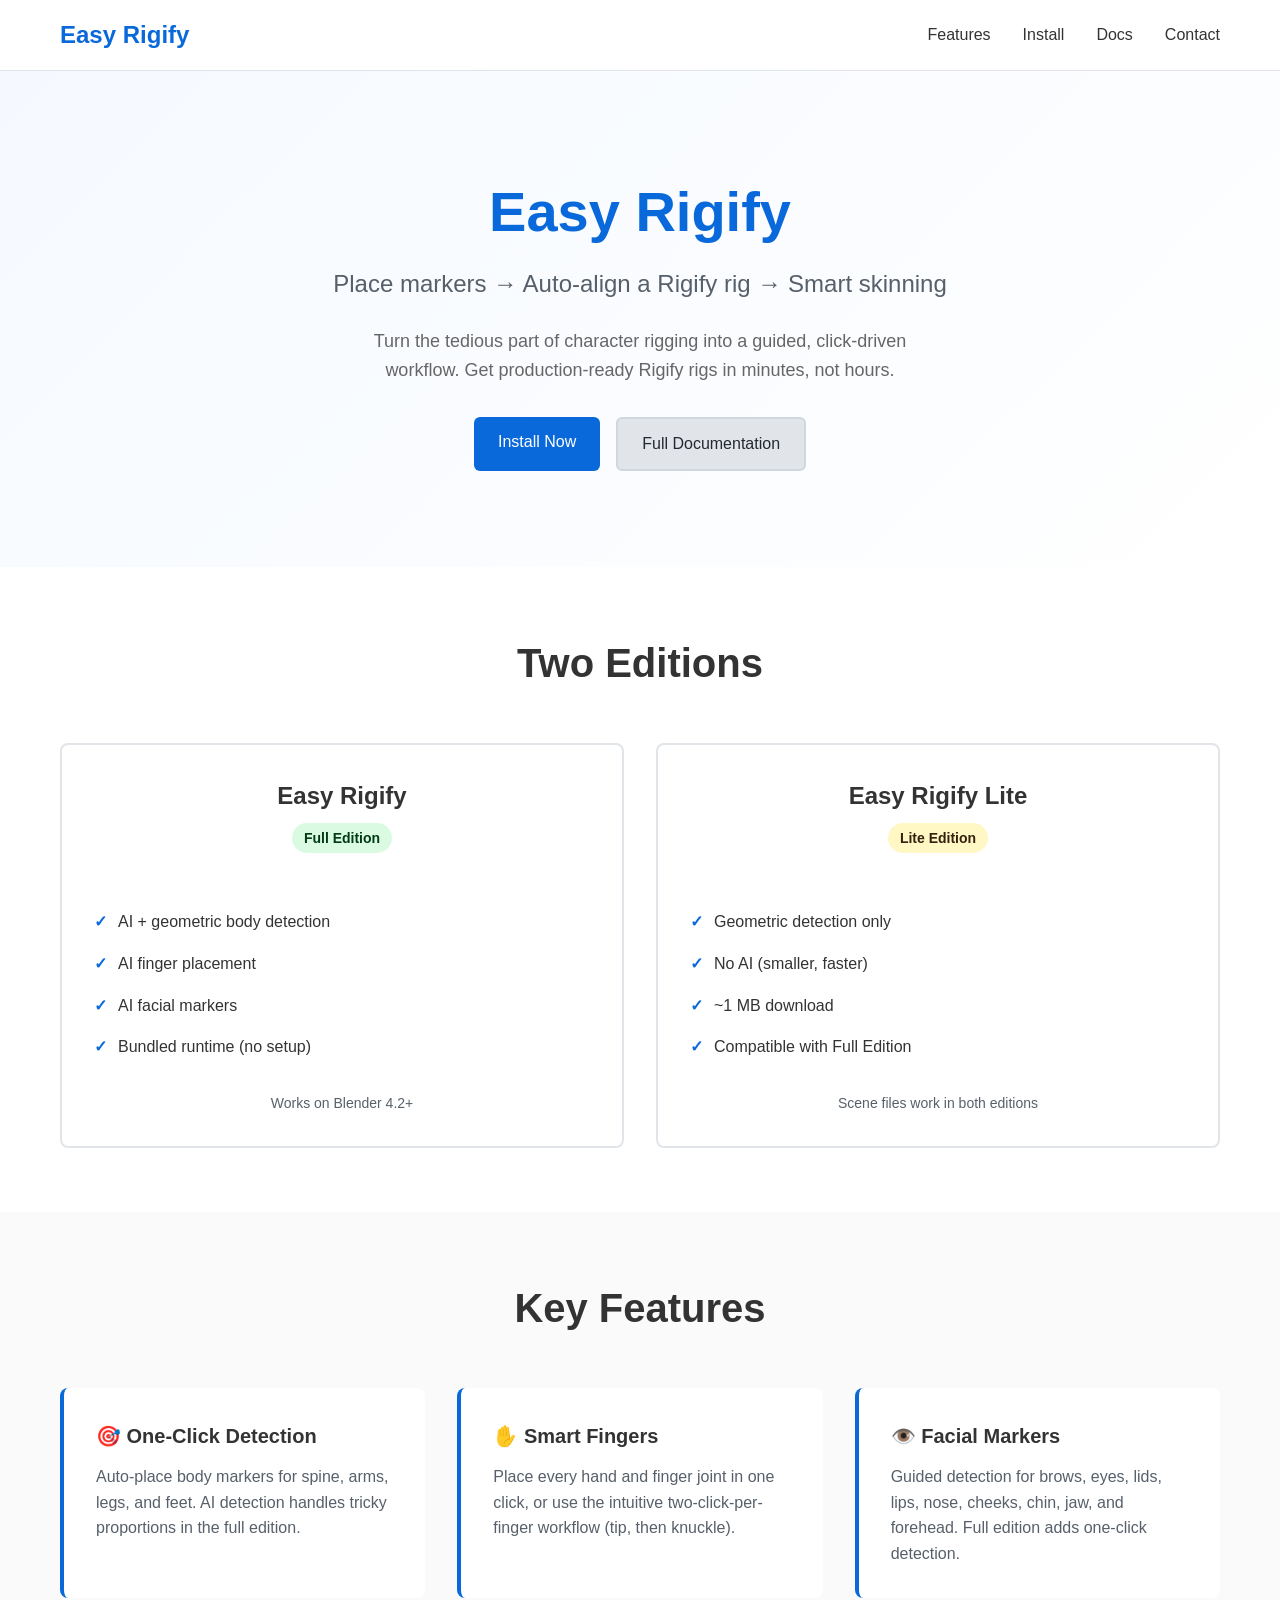
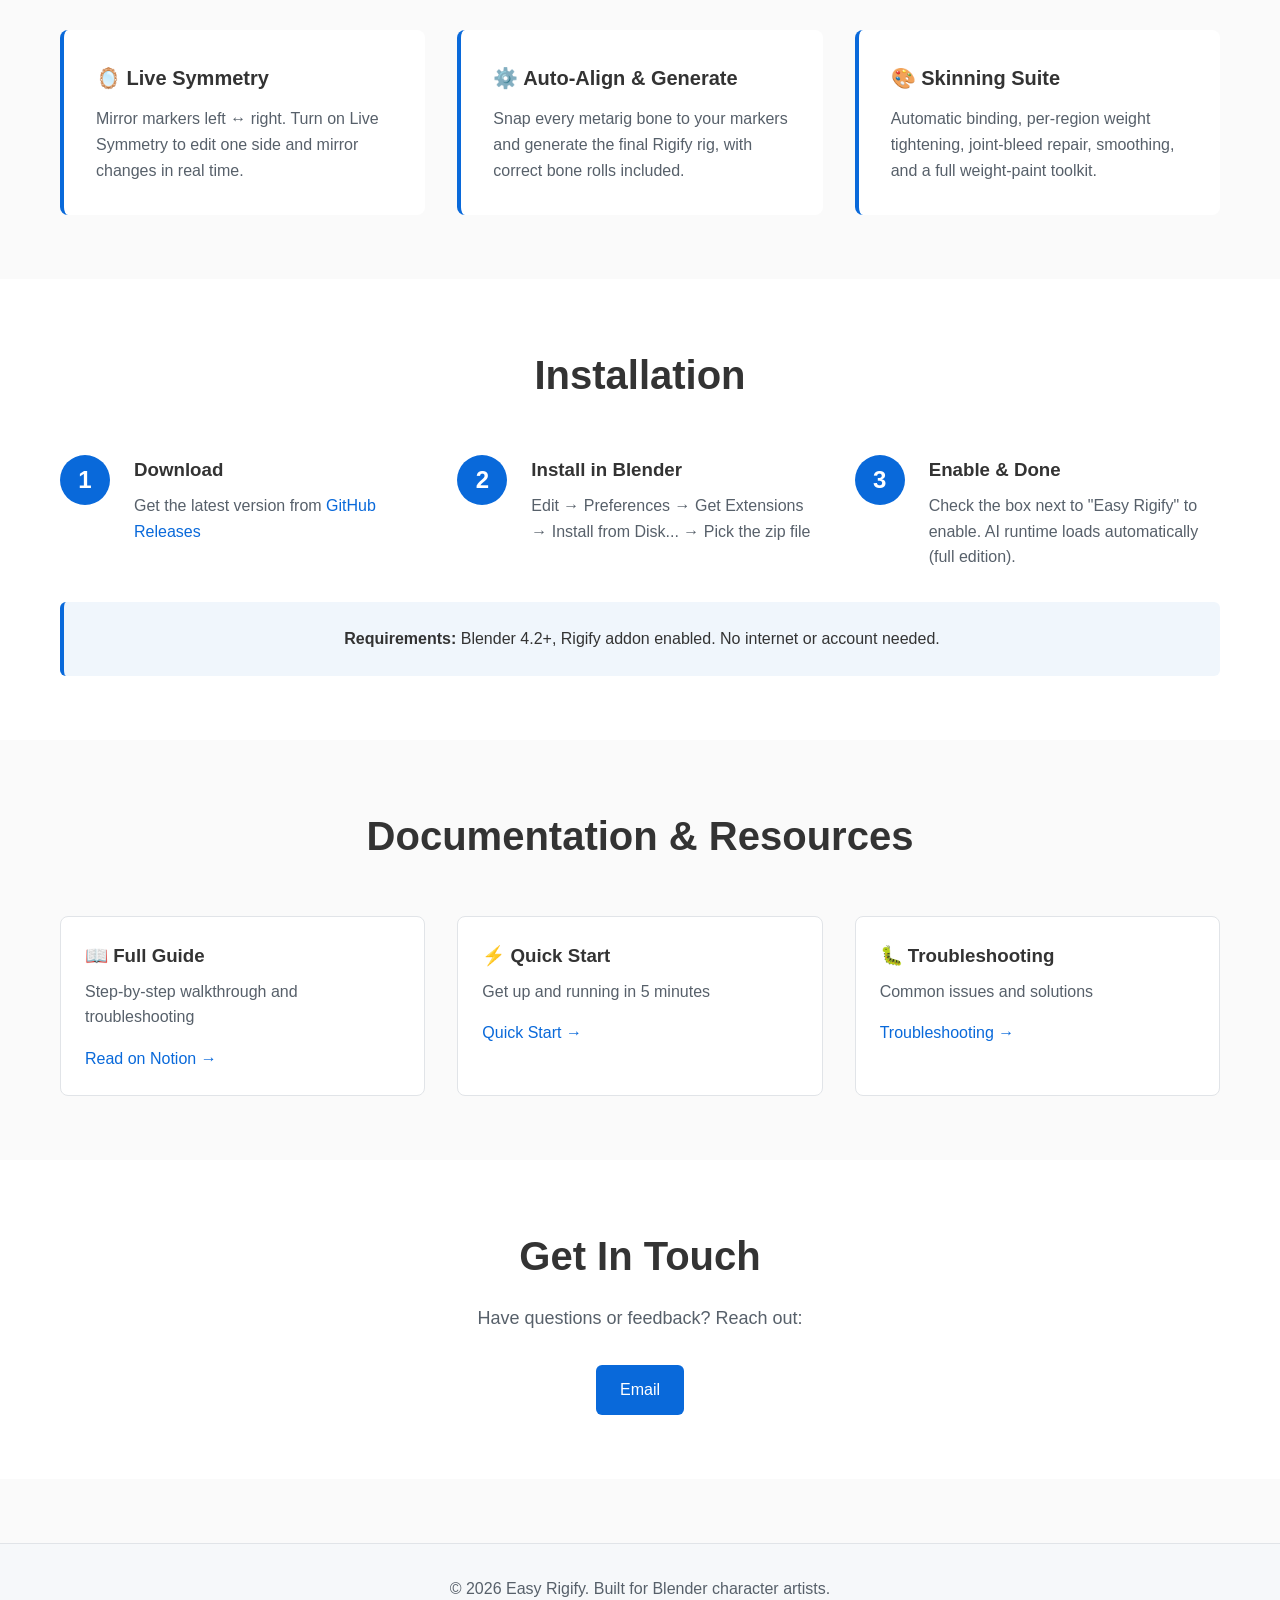
==== docs/index.html @ 8b610a46 "Add GitHub Pages site for Easy Rigify addon - Landing page with features, installation, and document" ====
<!DOCTYPE html>
<html lang="en">
<head>
    <meta charset="UTF-8">
    <meta name="viewport" content="width=device-width, initial-scale=1.0">
    <title>Easy Rigify - Blender Auto-Rigging Addon</title>
    <link rel="stylesheet" href="style.css">
</head>
<body>
    <nav class="navbar">
        <div class="container">
            <div class="logo">Easy Rigify</div>
            <ul class="nav-links">
                <li><a href="#features">Features</a></li>
                <li><a href="#install">Install</a></li>
                <li><a href="#docs">Docs</a></li>
                <li><a href="#contact">Contact</a></li>
            </ul>
        </div>
    </nav>

    <section class="hero">
        <div class="container">
            <h1>Easy Rigify</h1>
            <p class="tagline">Place markers → Auto-align a Rigify rig → Smart skinning</p>
            <p class="description">Turn the tedious part of character rigging into a guided, click-driven workflow. Get production-ready Rigify rigs in minutes, not hours.</p>
            <div class="hero-buttons">
                <a href="#install" class="btn btn-primary">Install Now</a>
                <a href="https://www.notion.so/Easy-Rigify-Documentation-37019f42b1f880c3b748f0849675e3ea" target="_blank" class="btn btn-secondary">Full Documentation</a>
            </div>
        </div>
    </section>

    <section class="editions">
        <div class="container">
            <h2>Two Editions</h2>
            <div class="editions-grid">
                <div class="edition-card">
                    <h3>Easy Rigify</h3>
                    <p class="edition-badge full">Full Edition</p>
                    <ul>
                        <li>AI + geometric body detection</li>
                        <li>AI finger placement</li>
                        <li>AI facial markers</li>
                        <li>Bundled runtime (no setup)</li>
                    </ul>
                    <p class="edition-note">Works on Blender 4.2+</p>
                </div>
                <div class="edition-card">
                    <h3>Easy Rigify Lite</h3>
                    <p class="edition-badge lite">Lite Edition</p>
                    <ul>
                        <li>Geometric detection only</li>
                        <li>No AI (smaller, faster)</li>
                        <li>~1 MB download</li>
                        <li>Compatible with Full Edition</li>
                    </ul>
                    <p class="edition-note">Scene files work in both editions</p>
                </div>
            </div>
        </div>
    </section>

    <section id="features" class="features">
        <div class="container">
            <h2>Key Features</h2>
            <div class="features-grid">
                <div class="feature">
                    <h3>🎯 One-Click Detection</h3>
                    <p>Auto-place body markers for spine, arms, legs, and feet. AI detection handles tricky proportions in the full edition.</p>
                </div>
                <div class="feature">
                    <h3>✋ Smart Fingers</h3>
                    <p>Place every hand and finger joint in one click, or use the intuitive two-click-per-finger workflow (tip, then knuckle).</p>
                </div>
                <div class="feature">
                    <h3>👁️ Facial Markers</h3>
                    <p>Guided detection for brows, eyes, lids, lips, nose, cheeks, chin, jaw, and forehead. Full edition adds one-click detection.</p>
                </div>
                <div class="feature">
                    <h3>🪞 Live Symmetry</h3>
                    <p>Mirror markers left ↔ right. Turn on Live Symmetry to edit one side and mirror changes in real time.</p>
                </div>
                <div class="feature">
                    <h3>⚙️ Auto-Align & Generate</h3>
                    <p>Snap every metarig bone to your markers and generate the final Rigify rig, with correct bone rolls included.</p>
                </div>
                <div class="feature">
                    <h3>🎨 Skinning Suite</h3>
                    <p>Automatic binding, per-region weight tightening, joint-bleed repair, smoothing, and a full weight-paint toolkit.</p>
                </div>
            </div>
        </div>
    </section>

    <section id="install" class="install">
        <div class="container">
            <h2>Installation</h2>
            <div class="install-steps">
                <div class="step">
                    <div class="step-number">1</div>
                    <div class="step-content">
                        <h3>Download</h3>
                        <p>Get the latest version from <a href="https://github.com/dwaynejnr-alt/rig-addon-pro/releases" target="_blank">GitHub Releases</a></p>
                    </div>
                </div>
                <div class="step">
                    <div class="step-number">2</div>
                    <div class="step-content">
                        <h3>Install in Blender</h3>
                        <p>Edit → Preferences → Get Extensions → Install from Disk... → Pick the zip file</p>
                    </div>
                </div>
                <div class="step">
                    <div class="step-number">3</div>
                    <div class="step-content">
                        <h3>Enable & Done</h3>
                        <p>Check the box next to "Easy Rigify" to enable. AI runtime loads automatically (full edition).</p>
                    </div>
                </div>
            </div>
            <div class="install-note">
                <strong>Requirements:</strong> Blender 4.2+, Rigify addon enabled. No internet or account needed.
            </div>
        </div>
    </section>

    <section id="docs" class="docs">
        <div class="container">
            <h2>Documentation & Resources</h2>
            <div class="docs-grid">
                <div class="doc-card">
                    <h3>📖 Full Guide</h3>
                    <p>Step-by-step walkthrough and troubleshooting</p>
                    <a href="https://www.notion.so/Easy-Rigify-Documentation-37019f42b1f880c3b748f0849675e3ea" target="_blank" class="doc-link">Read on Notion →</a>
                </div>
                <div class="doc-card">
                    <h3>⚡ Quick Start</h3>
                    <p>Get up and running in 5 minutes</p>
                    <a href="https://www.notion.so/Easy-Rigify-Documentation-37019f42b1f880c3b748f0849675e3ea" target="_blank" class="doc-link">Quick Start →</a>
                </div>
                <div class="doc-card">
                    <h3>🐛 Troubleshooting</h3>
                    <p>Common issues and solutions</p>
                    <a href="https://www.notion.so/Easy-Rigify-Documentation-37019f42b1f880c3b748f0849675e3ea" target="_blank" class="doc-link">Troubleshooting →</a>
                </div>
            </div>
        </div>
    </section>

    <section id="contact" class="contact">
        <div class="container">
            <h2>Get In Touch</h2>
            <p>Have questions or feedback? Reach out:</p>
            <a href="mailto:dwayne.jnr@gmail.com" class="btn btn-primary">Email</a>
        </div>
    </section>

    <footer>
        <div class="container">
            <p>&copy; 2026 Easy Rigify. Built for Blender character artists.</p>
        </div>
    </footer>
</body>
</html>
---- docs/style.css ----
* {
    margin: 0;
    padding: 0;
    box-sizing: border-box;
}

html {
    scroll-behavior: smooth;
}

body {
    font-family: -apple-system, BlinkMacSystemFont, 'Segoe UI', Roboto, Oxygen, Ubuntu, Cantarell, sans-serif;
    line-height: 1.6;
    color: #333;
    background-color: #fafafa;
}

@media (prefers-color-scheme: dark) {
    body {
        background-color: #0d1117;
        color: #e6edf3;
    }
}

.container {
    max-width: 1200px;
    margin: 0 auto;
    padding: 0 20px;
}

/* Navigation */
.navbar {
    background-color: #fff;
    border-bottom: 1px solid #e1e4e8;
    position: sticky;
    top: 0;
    z-index: 100;
}

@media (prefers-color-scheme: dark) {
    .navbar {
        background-color: #161b22;
        border-bottom-color: #30363d;
    }
}

.navbar .container {
    display: flex;
    justify-content: space-between;
    align-items: center;
    padding: 1rem 20px;
}

.logo {
    font-size: 1.5rem;
    font-weight: 700;
    color: #0969da;
}

.nav-links {
    display: flex;
    list-style: none;
    gap: 2rem;
}

.nav-links a {
    color: inherit;
    text-decoration: none;
    transition: color 0.2s;
}

.nav-links a:hover {
    color: #0969da;
}

/* Hero */
.hero {
    padding: 6rem 0;
    text-align: center;
    background: linear-gradient(135deg, #f5f9ff 0%, #fff 100%);
}

@media (prefers-color-scheme: dark) {
    .hero {
        background: linear-gradient(135deg, #0d1117 0%, #161b22 100%);
    }
}

.hero h1 {
    font-size: 3.5rem;
    margin-bottom: 0.5rem;
    color: #0969da;
}

.hero .tagline {
    font-size: 1.5rem;
    font-weight: 500;
    margin-bottom: 1rem;
    color: #57606a;
}

@media (prefers-color-scheme: dark) {
    .hero .tagline {
        color: #8b949e;
    }
}

.hero .description {
    font-size: 1.125rem;
    max-width: 600px;
    margin: 1.5rem auto 2rem;
    color: #666;
}

@media (prefers-color-scheme: dark) {
    .hero .description {
        color: #8b949e;
    }
}

.hero-buttons {
    display: flex;
    gap: 1rem;
    justify-content: center;
    flex-wrap: wrap;
}

/* Buttons */
.btn {
    display: inline-block;
    padding: 0.75rem 1.5rem;
    border-radius: 6px;
    text-decoration: none;
    font-weight: 500;
    transition: all 0.2s;
    border: none;
    cursor: pointer;
    font-size: 1rem;
}

.btn-primary {
    background-color: #0969da;
    color: white;
}

.btn-primary:hover {
    background-color: #0860ca;
    transform: translateY(-2px);
    box-shadow: 0 4px 12px rgba(9, 105, 218, 0.3);
}

.btn-secondary {
    background-color: #e1e4e8;
    color: #24292f;
    border: 2px solid #d0d7de;
}

@media (prefers-color-scheme: dark) {
    .btn-secondary {
        background-color: #21262d;
        color: #e6edf3;
        border-color: #30363d;
    }
}

.btn-secondary:hover {
    background-color: #d0d7de;
    border-color: #d0d7de;
}

@media (prefers-color-scheme: dark) {
    .btn-secondary:hover {
        background-color: #30363d;
        border-color: #8b949e;
    }
}

/* Editions */
.editions {
    padding: 4rem 0;
    background-color: #fff;
}

@media (prefers-color-scheme: dark) {
    .editions {
        background-color: #0d1117;
    }
}

.editions h2 {
    text-align: center;
    font-size: 2.5rem;
    margin-bottom: 3rem;
}

.editions-grid {
    display: grid;
    grid-template-columns: repeat(auto-fit, minmax(300px, 1fr));
    gap: 2rem;
}

.edition-card {
    border: 2px solid #e1e4e8;
    border-radius: 8px;
    padding: 2rem;
    text-align: center;
}

@media (prefers-color-scheme: dark) {
    .edition-card {
        border-color: #30363d;
    }
}

.edition-card h3 {
    font-size: 1.5rem;
    margin-bottom: 0.5rem;
}

.edition-badge {
    display: inline-block;
    padding: 0.25rem 0.75rem;
    border-radius: 20px;
    font-size: 0.875rem;
    font-weight: 600;
    margin-bottom: 1.5rem;
}

.edition-badge.full {
    background-color: #dafbe1;
    color: #033a16;
}

@media (prefers-color-scheme: dark) {
    .edition-badge.full {
        background-color: #1a3a1a;
        color: #85e89d;
    }
}

.edition-badge.lite {
    background-color: #fff8c5;
    color: #33210e;
}

@media (prefers-color-scheme: dark) {
    .edition-badge.lite {
        background-color: #3a2f1a;
        color: #d29922;
    }
}

.edition-card ul {
    list-style: none;
    margin: 1.5rem 0;
    text-align: left;
}

.edition-card li {
    padding: 0.5rem 0;
    padding-left: 1.5rem;
    position: relative;
}

.edition-card li:before {
    content: "✓";
    position: absolute;
    left: 0;
    color: #0969da;
    font-weight: bold;
}

.edition-note {
    color: #57606a;
    font-size: 0.875rem;
    margin-top: 1rem;
}

@media (prefers-color-scheme: dark) {
    .edition-note {
        color: #8b949e;
    }
}

/* Features */
.features {
    padding: 4rem 0;
    background-color: #fafafa;
}

@media (prefers-color-scheme: dark) {
    .features {
        background-color: #161b22;
    }
}

.features h2 {
    text-align: center;
    font-size: 2.5rem;
    margin-bottom: 3rem;
}

.features-grid {
    display: grid;
    grid-template-columns: repeat(auto-fit, minmax(280px, 1fr));
    gap: 2rem;
}

.feature {
    background-color: #fff;
    padding: 2rem;
    border-radius: 8px;
    border-left: 4px solid #0969da;
}

@media (prefers-color-scheme: dark) {
    .feature {
        background-color: #0d1117;
        border-color: #58a6ff;
    }
}

.feature h3 {
    font-size: 1.25rem;
    margin-bottom: 0.75rem;
}

.feature p {
    color: #57606a;
}

@media (prefers-color-scheme: dark) {
    .feature p {
        color: #8b949e;
    }
}

/* Install */
.install {
    padding: 4rem 0;
    background-color: #fff;
}

@media (prefers-color-scheme: dark) {
    .install {
        background-color: #0d1117;
    }
}

.install h2 {
    text-align: center;
    font-size: 2.5rem;
    margin-bottom: 3rem;
}

.install-steps {
    display: grid;
    grid-template-columns: repeat(auto-fit, minmax(250px, 1fr));
    gap: 2rem;
    margin-bottom: 2rem;
}

.step {
    display: flex;
    gap: 1.5rem;
}

.step-number {
    flex-shrink: 0;
    width: 50px;
    height: 50px;
    border-radius: 50%;
    background-color: #0969da;
    color: white;
    display: flex;
    align-items: center;
    justify-content: center;
    font-weight: 700;
    font-size: 1.5rem;
}

.step-content h3 {
    margin-bottom: 0.5rem;
}

.step-content p {
    color: #57606a;
}

@media (prefers-color-scheme: dark) {
    .step-content p {
        color: #8b949e;
    }
}

.step-content a {
    color: #0969da;
    text-decoration: none;
}

.step-content a:hover {
    text-decoration: underline;
}

.install-note {
    background-color: #f0f6fc;
    border-left: 4px solid #0969da;
    padding: 1.5rem;
    border-radius: 6px;
    text-align: center;
}

@media (prefers-color-scheme: dark) {
    .install-note {
        background-color: #0d1117;
        border-color: #58a6ff;
    }
}

/* Docs */
.docs {
    padding: 4rem 0;
    background-color: #fafafa;
}

@media (prefers-color-scheme: dark) {
    .docs {
        background-color: #161b22;
    }
}

.docs h2 {
    text-align: center;
    font-size: 2.5rem;
    margin-bottom: 3rem;
}

.docs-grid {
    display: grid;
    grid-template-columns: repeat(auto-fit, minmax(250px, 1fr));
    gap: 2rem;
}

.doc-card {
    background-color: #fff;
    padding: 1.5rem;
    border-radius: 8px;
    border: 1px solid #e1e4e8;
}

@media (prefers-color-scheme: dark) {
    .doc-card {
        background-color: #0d1117;
        border-color: #30363d;
    }
}

.doc-card h3 {
    margin-bottom: 0.5rem;
}

.doc-card p {
    color: #57606a;
    margin-bottom: 1rem;
}

@media (prefers-color-scheme: dark) {
    .doc-card p {
        color: #8b949e;
    }
}

.doc-link {
    color: #0969da;
    text-decoration: none;
    font-weight: 500;
}

.doc-link:hover {
    text-decoration: underline;
}

/* Contact */
.contact {
    padding: 4rem 0;
    background-color: #fff;
    text-align: center;
}

@media (prefers-color-scheme: dark) {
    .contact {
        background-color: #0d1117;
    }
}

.contact h2 {
    font-size: 2.5rem;
    margin-bottom: 1rem;
}

.contact p {
    font-size: 1.125rem;
    margin-bottom: 2rem;
    color: #57606a;
}

@media (prefers-color-scheme: dark) {
    .contact p {
        color: #8b949e;
    }
}

/* Footer */
footer {
    background-color: #f6f8fa;
    border-top: 1px solid #e1e4e8;
    padding: 2rem 0;
    text-align: center;
    color: #57606a;
    margin-top: 4rem;
}

@media (prefers-color-scheme: dark) {
    footer {
        background-color: #0d1117;
        border-top-color: #30363d;
        color: #8b949e;
    }
}

/* Responsive */
@media (max-width: 768px) {
    .hero h1 {
        font-size: 2.5rem;
    }

    .hero .tagline {
        font-size: 1.25rem;
    }

    .nav-links {
        gap: 1rem;
    }

    .features-grid,
    .editions-grid,
    .docs-grid {
        grid-template-columns: 1fr;
    }
}
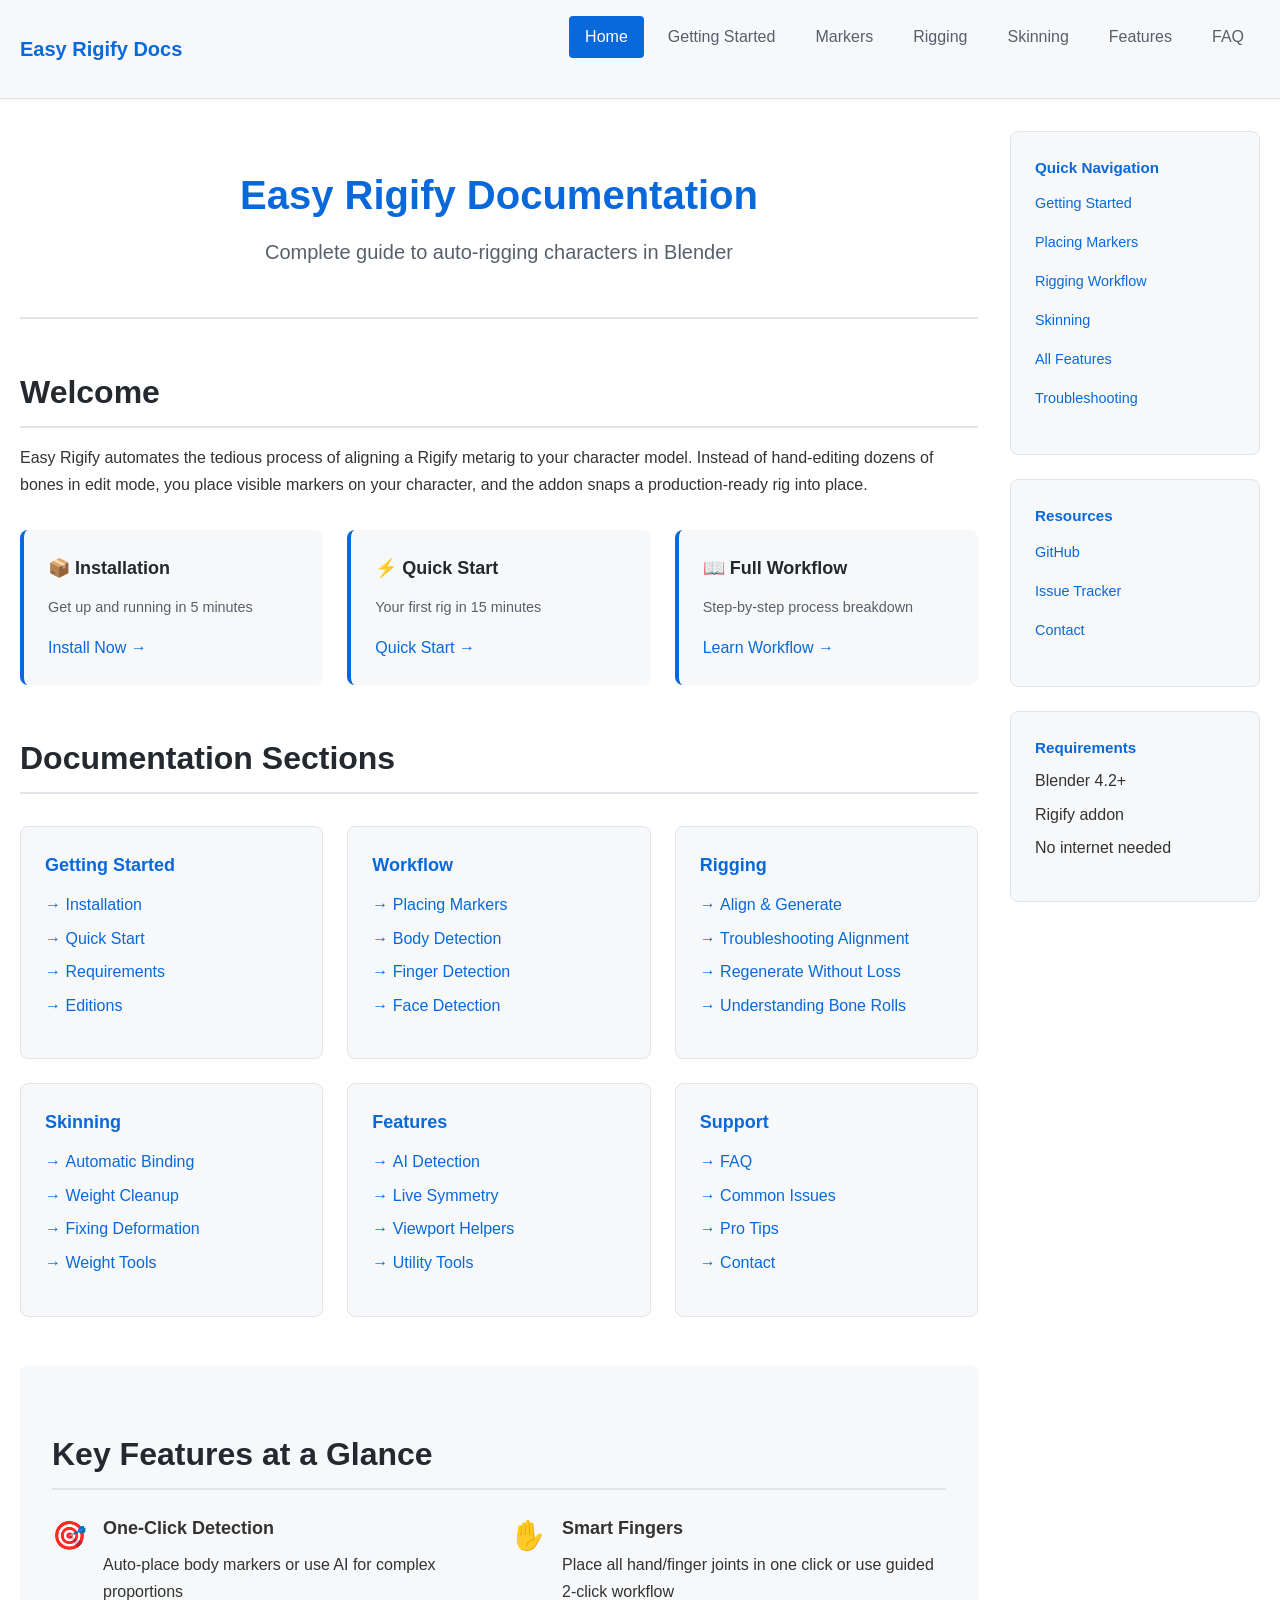
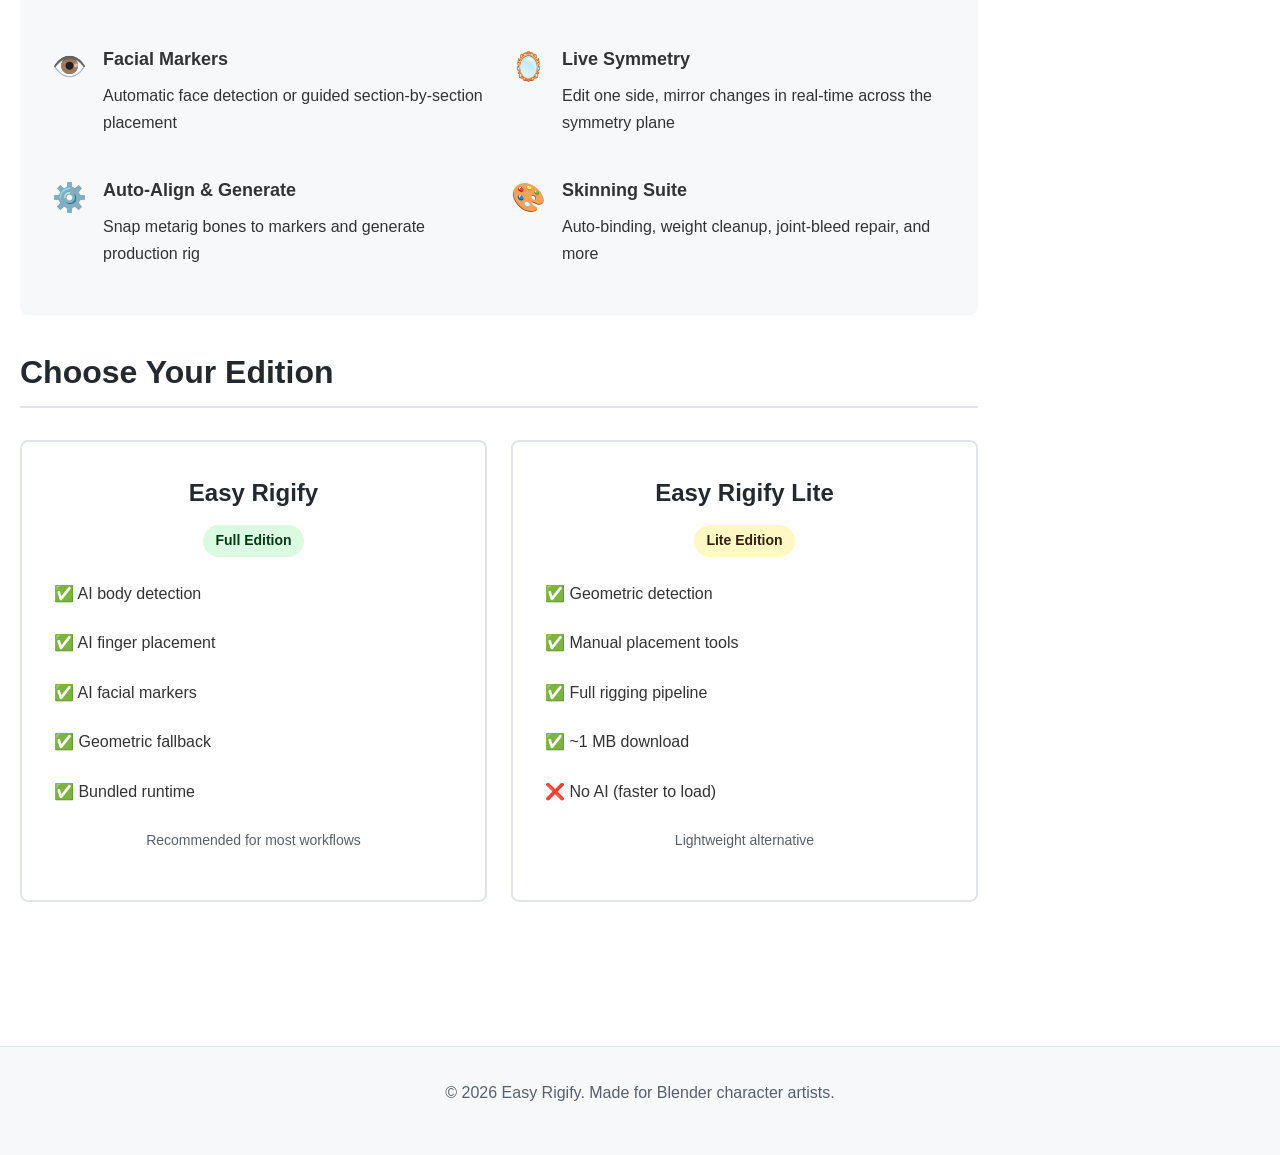
==== commit a33fd64e: "Build comprehensive documentation site - Full documentation site with 7 pages:   * Home/intro page w" ====
--- a/docs/index.html
+++ b/docs/index.html
@@ -3,162 +3,237 @@
 <head>
     <meta charset="UTF-8">
     <meta name="viewport" content="width=device-width, initial-scale=1.0">
-    <title>Easy Rigify - Blender Auto-Rigging Addon</title>
-    <link rel="stylesheet" href="style.css">
+    <title>Easy Rigify Documentation</title>
+    <link rel="stylesheet" href="styles.css">
 </head>
 <body>
     <nav class="navbar">
         <div class="container">
-            <div class="logo">Easy Rigify</div>
+            <div class="logo">Easy Rigify Docs</div>
             <ul class="nav-links">
-                <li><a href="#features">Features</a></li>
-                <li><a href="#install">Install</a></li>
-                <li><a href="#docs">Docs</a></li>
-                <li><a href="#contact">Contact</a></li>
+                <li><a href="index.html" class="active">Home</a></li>
+                <li><a href="getting-started.html">Getting Started</a></li>
+                <li><a href="markers.html">Markers</a></li>
+                <li><a href="rigging.html">Rigging</a></li>
+                <li><a href="skinning.html">Skinning</a></li>
+                <li><a href="features.html">Features</a></li>
+                <li><a href="troubleshooting.html">FAQ</a></li>
             </ul>
         </div>
     </nav>
 
-    <section class="hero">
-        <div class="container">
-            <h1>Easy Rigify</h1>
-            <p class="tagline">Place markers → Auto-align a Rigify rig → Smart skinning</p>
-            <p class="description">Turn the tedious part of character rigging into a guided, click-driven workflow. Get production-ready Rigify rigs in minutes, not hours.</p>
-            <div class="hero-buttons">
-                <a href="#install" class="btn btn-primary">Install Now</a>
-                <a href="https://www.notion.so/Easy-Rigify-Documentation-37019f42b1f880c3b748f0849675e3ea" target="_blank" class="btn btn-secondary">Full Documentation</a>
+    <div class="container main-content">
+        <main>
+            <section class="hero-docs">
+                <h1>Easy Rigify Documentation</h1>
+                <p class="subtitle">Complete guide to auto-rigging characters in Blender</p>
+            </section>
+
+            <section class="docs-intro">
+                <h2>Welcome</h2>
+                <p>Easy Rigify automates the tedious process of aligning a Rigify metarig to your character model. Instead of hand-editing dozens of bones in edit mode, you place visible markers on your character, and the addon snaps a production-ready rig into place.</p>
+
+                <div class="quick-links">
+                    <div class="link-card">
+                        <h3>📦 Installation</h3>
+                        <p>Get up and running in 5 minutes</p>
+                        <a href="getting-started.html#install">Install Now →</a>
+                    </div>
+                    <div class="link-card">
+                        <h3>⚡ Quick Start</h3>
+                        <p>Your first rig in 15 minutes</p>
+                        <a href="getting-started.html#quickstart">Quick Start →</a>
+                    </div>
+                    <div class="link-card">
+                        <h3>📖 Full Workflow</h3>
+                        <p>Step-by-step process breakdown</p>
+                        <a href="markers.html">Learn Workflow →</a>
+                    </div>
+                </div>
+            </section>
+
+            <section class="docs-sections">
+                <h2>Documentation Sections</h2>
+
+                <div class="section-grid">
+                    <div class="section-card">
+                        <h3>Getting Started</h3>
+                        <ul>
+                            <li><a href="getting-started.html#install">Installation</a></li>
+                            <li><a href="getting-started.html#quickstart">Quick Start</a></li>
+                            <li><a href="getting-started.html#requirements">Requirements</a></li>
+                            <li><a href="getting-started.html#editions">Editions</a></li>
+                        </ul>
+                    </div>
+
+                    <div class="section-card">
+                        <h3>Workflow</h3>
+                        <ul>
+                            <li><a href="markers.html">Placing Markers</a></li>
+                            <li><a href="markers.html#body">Body Detection</a></li>
+                            <li><a href="markers.html#fingers">Finger Detection</a></li>
+                            <li><a href="markers.html#face">Face Detection</a></li>
+                        </ul>
+                    </div>
+
+                    <div class="section-card">
+                        <h3>Rigging</h3>
+                        <ul>
+                            <li><a href="rigging.html">Align & Generate</a></li>
+                            <li><a href="rigging.html#troubleshoot">Troubleshooting Alignment</a></li>
+                            <li><a href="rigging.html#regenerate">Regenerate Without Loss</a></li>
+                            <li><a href="rigging.html#bone-rolls">Understanding Bone Rolls</a></li>
+                        </ul>
+                    </div>
+
+                    <div class="section-card">
+                        <h3>Skinning</h3>
+                        <ul>
+                            <li><a href="skinning.html#binding">Automatic Binding</a></li>
+                            <li><a href="skinning.html#weights">Weight Cleanup</a></li>
+                            <li><a href="skinning.html#deformation">Fixing Deformation</a></li>
+                            <li><a href="skinning.html#tools">Weight Tools</a></li>
+                        </ul>
+                    </div>
+
+                    <div class="section-card">
+                        <h3>Features</h3>
+                        <ul>
+                            <li><a href="features.html#detection">AI Detection</a></li>
+                            <li><a href="features.html#symmetry">Live Symmetry</a></li>
+                            <li><a href="features.html#helpers">Viewport Helpers</a></li>
+                            <li><a href="features.html#tools">Utility Tools</a></li>
+                        </ul>
+                    </div>
+
+                    <div class="section-card">
+                        <h3>Support</h3>
+                        <ul>
+                            <li><a href="troubleshooting.html">FAQ</a></li>
+                            <li><a href="troubleshooting.html#common">Common Issues</a></li>
+                            <li><a href="troubleshooting.html#tips">Pro Tips</a></li>
+                            <li><a href="troubleshooting.html#contact">Contact</a></li>
+                        </ul>
+                    </div>
+                </div>
+            </section>
+
+            <section class="key-features">
+                <h2>Key Features at a Glance</h2>
+                <div class="features-list">
+                    <div class="feature-item">
+                        <span class="feature-icon">🎯</span>
+                        <div>
+                            <h4>One-Click Detection</h4>
+                            <p>Auto-place body markers or use AI for complex proportions</p>
+                        </div>
+                    </div>
+                    <div class="feature-item">
+                        <span class="feature-icon">✋</span>
+                        <div>
+                            <h4>Smart Fingers</h4>
+                            <p>Place all hand/finger joints in one click or use guided 2-click workflow</p>
+                        </div>
+                    </div>
+                    <div class="feature-item">
+                        <span class="feature-icon">👁️</span>
+                        <div>
+                            <h4>Facial Markers</h4>
+                            <p>Automatic face detection or guided section-by-section placement</p>
+                        </div>
+                    </div>
+                    <div class="feature-item">
+                        <span class="feature-icon">🪞</span>
+                        <div>
+                            <h4>Live Symmetry</h4>
+                            <p>Edit one side, mirror changes in real-time across the symmetry plane</p>
+                        </div>
+                    </div>
+                    <div class="feature-item">
+                        <span class="feature-icon">⚙️</span>
+                        <div>
+                            <h4>Auto-Align & Generate</h4>
+                            <p>Snap metarig bones to markers and generate production rig</p>
+                        </div>
+                    </div>
+                    <div class="feature-item">
+                        <span class="feature-icon">🎨</span>
+                        <div>
+                            <h4>Skinning Suite</h4>
+                            <p>Auto-binding, weight cleanup, joint-bleed repair, and more</p>
+                        </div>
+                    </div>
+                </div>
+            </section>
+
+            <section class="versions">
+                <h2>Choose Your Edition</h2>
+                <div class="version-grid">
+                    <div class="version-card full">
+                        <h3>Easy Rigify</h3>
+                        <p class="badge">Full Edition</p>
+                        <ul>
+                            <li>✅ AI body detection</li>
+                            <li>✅ AI finger placement</li>
+                            <li>✅ AI facial markers</li>
+                            <li>✅ Geometric fallback</li>
+                            <li>✅ Bundled runtime</li>
+                        </ul>
+                        <p class="note">Recommended for most workflows</p>
+                    </div>
+                    <div class="version-card lite">
+                        <h3>Easy Rigify Lite</h3>
+                        <p class="badge">Lite Edition</p>
+                        <ul>
+                            <li>✅ Geometric detection</li>
+                            <li>✅ Manual placement tools</li>
+                            <li>✅ Full rigging pipeline</li>
+                            <li>✅ ~1 MB download</li>
+                            <li>❌ No AI (faster to load)</li>
+                        </ul>
+                        <p class="note">Lightweight alternative</p>
+                    </div>
+                </div>
+            </section>
+
+        </main>
+
+        <aside class="sidebar">
+            <div class="sidebar-section">
+                <h4>Quick Navigation</h4>
+                <ul>
+                    <li><a href="getting-started.html">Getting Started</a></li>
+                    <li><a href="markers.html">Placing Markers</a></li>
+                    <li><a href="rigging.html">Rigging Workflow</a></li>
+                    <li><a href="skinning.html">Skinning</a></li>
+                    <li><a href="features.html">All Features</a></li>
+                    <li><a href="troubleshooting.html">Troubleshooting</a></li>
+                </ul>
             </div>
-        </div>
-    </section>
-
-    <section class="editions">
-        <div class="container">
-            <h2>Two Editions</h2>
-            <div class="editions-grid">
-                <div class="edition-card">
-                    <h3>Easy Rigify</h3>
-                    <p class="edition-badge full">Full Edition</p>
-                    <ul>
-                        <li>AI + geometric body detection</li>
-                        <li>AI finger placement</li>
-                        <li>AI facial markers</li>
-                        <li>Bundled runtime (no setup)</li>
-                    </ul>
-                    <p class="edition-note">Works on Blender 4.2+</p>
-                </div>
-                <div class="edition-card">
-                    <h3>Easy Rigify Lite</h3>
-                    <p class="edition-badge lite">Lite Edition</p>
-                    <ul>
-                        <li>Geometric detection only</li>
-                        <li>No AI (smaller, faster)</li>
-                        <li>~1 MB download</li>
-                        <li>Compatible with Full Edition</li>
-                    </ul>
-                    <p class="edition-note">Scene files work in both editions</p>
-                </div>
+
+            <div class="sidebar-section">
+                <h4>Resources</h4>
+                <ul>
+                    <li><a href="#" target="_blank">GitHub</a></li>
+                    <li><a href="#" target="_blank">Issue Tracker</a></li>
+                    <li><a href="mailto:dwayne.jnr@gmail.com">Contact</a></li>
+                </ul>
             </div>
-        </div>
-    </section>
-
-    <section id="features" class="features">
-        <div class="container">
-            <h2>Key Features</h2>
-            <div class="features-grid">
-                <div class="feature">
-                    <h3>🎯 One-Click Detection</h3>
-                    <p>Auto-place body markers for spine, arms, legs, and feet. AI detection handles tricky proportions in the full edition.</p>
-                </div>
-                <div class="feature">
-                    <h3>✋ Smart Fingers</h3>
-                    <p>Place every hand and finger joint in one click, or use the intuitive two-click-per-finger workflow (tip, then knuckle).</p>
-                </div>
-                <div class="feature">
-                    <h3>👁️ Facial Markers</h3>
-                    <p>Guided detection for brows, eyes, lids, lips, nose, cheeks, chin, jaw, and forehead. Full edition adds one-click detection.</p>
-                </div>
-                <div class="feature">
-                    <h3>🪞 Live Symmetry</h3>
-                    <p>Mirror markers left ↔ right. Turn on Live Symmetry to edit one side and mirror changes in real time.</p>
-                </div>
-                <div class="feature">
-                    <h3>⚙️ Auto-Align & Generate</h3>
-                    <p>Snap every metarig bone to your markers and generate the final Rigify rig, with correct bone rolls included.</p>
-                </div>
-                <div class="feature">
-                    <h3>🎨 Skinning Suite</h3>
-                    <p>Automatic binding, per-region weight tightening, joint-bleed repair, smoothing, and a full weight-paint toolkit.</p>
-                </div>
+
+            <div class="sidebar-section">
+                <h4>Requirements</h4>
+                <ul>
+                    <li>Blender 4.2+</li>
+                    <li>Rigify addon</li>
+                    <li>No internet needed</li>
+                </ul>
             </div>
-        </div>
-    </section>
-
-    <section id="install" class="install">
-        <div class="container">
-            <h2>Installation</h2>
-            <div class="install-steps">
-                <div class="step">
-                    <div class="step-number">1</div>
-                    <div class="step-content">
-                        <h3>Download</h3>
-                        <p>Get the latest version from <a href="https://github.com/dwaynejnr-alt/rig-addon-pro/releases" target="_blank">GitHub Releases</a></p>
-                    </div>
-                </div>
-                <div class="step">
-                    <div class="step-number">2</div>
-                    <div class="step-content">
-                        <h3>Install in Blender</h3>
-                        <p>Edit → Preferences → Get Extensions → Install from Disk... → Pick the zip file</p>
-                    </div>
-                </div>
-                <div class="step">
-                    <div class="step-number">3</div>
-                    <div class="step-content">
-                        <h3>Enable & Done</h3>
-                        <p>Check the box next to "Easy Rigify" to enable. AI runtime loads automatically (full edition).</p>
-                    </div>
-                </div>
-            </div>
-            <div class="install-note">
-                <strong>Requirements:</strong> Blender 4.2+, Rigify addon enabled. No internet or account needed.
-            </div>
-        </div>
-    </section>
-
-    <section id="docs" class="docs">
-        <div class="container">
-            <h2>Documentation & Resources</h2>
-            <div class="docs-grid">
-                <div class="doc-card">
-                    <h3>📖 Full Guide</h3>
-                    <p>Step-by-step walkthrough and troubleshooting</p>
-                    <a href="https://www.notion.so/Easy-Rigify-Documentation-37019f42b1f880c3b748f0849675e3ea" target="_blank" class="doc-link">Read on Notion →</a>
-                </div>
-                <div class="doc-card">
-                    <h3>⚡ Quick Start</h3>
-                    <p>Get up and running in 5 minutes</p>
-                    <a href="https://www.notion.so/Easy-Rigify-Documentation-37019f42b1f880c3b748f0849675e3ea" target="_blank" class="doc-link">Quick Start →</a>
-                </div>
-                <div class="doc-card">
-                    <h3>🐛 Troubleshooting</h3>
-                    <p>Common issues and solutions</p>
-                    <a href="https://www.notion.so/Easy-Rigify-Documentation-37019f42b1f880c3b748f0849675e3ea" target="_blank" class="doc-link">Troubleshooting →</a>
-                </div>
-            </div>
-        </div>
-    </section>
-
-    <section id="contact" class="contact">
-        <div class="container">
-            <h2>Get In Touch</h2>
-            <p>Have questions or feedback? Reach out:</p>
-            <a href="mailto:dwayne.jnr@gmail.com" class="btn btn-primary">Email</a>
-        </div>
-    </section>
+        </aside>
+    </div>
 
     <footer>
         <div class="container">
-            <p>&copy; 2026 Easy Rigify. Built for Blender character artists.</p>
+            <p>&copy; 2026 Easy Rigify. Made for Blender character artists.</p>
         </div>
     </footer>
 </body>
--- a/docs/styles.css
+++ b/docs/styles.css
@@ -0,0 +1,707 @@
+* {
+    margin: 0;
+    padding: 0;
+    box-sizing: border-box;
+}
+
+html {
+    scroll-behavior: smooth;
+}
+
+body {
+    font-family: -apple-system, BlinkMacSystemFont, 'Segoe UI', Roboto, Oxygen, Ubuntu, Cantarell, sans-serif;
+    line-height: 1.6;
+    color: #333;
+    background-color: #fff;
+}
+
+@media (prefers-color-scheme: dark) {
+    body {
+        background-color: #0d1117;
+        color: #e6edf3;
+    }
+}
+
+/* Typography */
+h1 {
+    font-size: 2.5rem;
+    margin-bottom: 1rem;
+    color: #0969da;
+}
+
+@media (prefers-color-scheme: dark) {
+    h1 {
+        color: #58a6ff;
+    }
+}
+
+h2 {
+    font-size: 2rem;
+    margin-top: 2rem;
+    margin-bottom: 1rem;
+    color: #24292f;
+    border-bottom: 2px solid #e1e4e8;
+    padding-bottom: 0.5rem;
+}
+
+@media (prefers-color-scheme: dark) {
+    h2 {
+        color: #e6edf3;
+        border-bottom-color: #30363d;
+    }
+}
+
+h3 {
+    font-size: 1.5rem;
+    margin-top: 1.5rem;
+    margin-bottom: 0.75rem;
+    color: #24292f;
+}
+
+@media (prefers-color-scheme: dark) {
+    h3 {
+        color: #e6edf3;
+    }
+}
+
+h4 {
+    font-size: 1.125rem;
+    margin-top: 1rem;
+    margin-bottom: 0.5rem;
+    font-weight: 600;
+}
+
+p {
+    margin-bottom: 1rem;
+    line-height: 1.7;
+}
+
+a {
+    color: #0969da;
+    text-decoration: none;
+}
+
+@media (prefers-color-scheme: dark) {
+    a {
+        color: #58a6ff;
+    }
+}
+
+a:hover {
+    text-decoration: underline;
+}
+
+code {
+    background-color: #f6f8fa;
+    padding: 0.2em 0.4em;
+    border-radius: 4px;
+    font-family: 'Monaco', 'Courier New', monospace;
+    font-size: 0.9em;
+}
+
+@media (prefers-color-scheme: dark) {
+    code {
+        background-color: #161b22;
+        color: #d2d2d2;
+    }
+}
+
+ul, ol {
+    margin-left: 2rem;
+    margin-bottom: 1rem;
+}
+
+li {
+    margin-bottom: 0.5rem;
+}
+
+table {
+    width: 100%;
+    border-collapse: collapse;
+    margin-bottom: 1.5rem;
+}
+
+thead {
+    background-color: #f6f8fa;
+}
+
+@media (prefers-color-scheme: dark) {
+    thead {
+        background-color: #161b22;
+    }
+}
+
+th, td {
+    border: 1px solid #e1e4e8;
+    padding: 0.75rem;
+    text-align: left;
+}
+
+@media (prefers-color-scheme: dark) {
+    th, td {
+        border-color: #30363d;
+    }
+}
+
+/* Navigation */
+.navbar {
+    background-color: #f6f8fa;
+    border-bottom: 1px solid #e1e4e8;
+    position: sticky;
+    top: 0;
+    z-index: 100;
+    box-shadow: 0 1px 3px rgba(0, 0, 0, 0.05);
+}
+
+@media (prefers-color-scheme: dark) {
+    .navbar {
+        background-color: #161b22;
+        border-bottom-color: #30363d;
+    }
+}
+
+.navbar .container {
+    display: flex;
+    justify-content: space-between;
+    align-items: center;
+    padding: 1rem 20px;
+}
+
+.logo {
+    font-size: 1.25rem;
+    font-weight: 700;
+    color: #0969da;
+}
+
+@media (prefers-color-scheme: dark) {
+    .logo {
+        color: #58a6ff;
+    }
+}
+
+.nav-links {
+    display: flex;
+    list-style: none;
+    gap: 0.5rem;
+    flex-wrap: wrap;
+}
+
+.nav-links a {
+    padding: 0.5rem 1rem;
+    display: inline-block;
+    border-radius: 4px;
+    transition: all 0.2s;
+    color: #57606a;
+}
+
+@media (prefers-color-scheme: dark) {
+    .nav-links a {
+        color: #8b949e;
+    }
+}
+
+.nav-links a:hover,
+.nav-links a.active {
+    background-color: #0969da;
+    color: white;
+}
+
+@media (prefers-color-scheme: dark) {
+    .nav-links a:hover,
+    .nav-links a.active {
+        background-color: #58a6ff;
+        color: #0d1117;
+    }
+}
+
+/* Container */
+.container {
+    max-width: 1400px;
+    margin: 0 auto;
+    padding: 0 20px;
+}
+
+/* Main Content Layout */
+.main-content {
+    display: grid;
+    grid-template-columns: 1fr 250px;
+    gap: 2rem;
+    padding: 2rem 20px;
+    max-width: 1400px;
+    margin: 0 auto;
+}
+
+@media (max-width: 1024px) {
+    .main-content {
+        grid-template-columns: 1fr;
+    }
+
+    .sidebar {
+        display: none;
+    }
+}
+
+/* Main Content */
+main {
+    min-height: 60vh;
+}
+
+.page-intro {
+    font-size: 1.125rem;
+    color: #57606a;
+    margin-bottom: 2rem;
+    font-style: italic;
+}
+
+@media (prefers-color-scheme: dark) {
+    .page-intro {
+        color: #8b949e;
+    }
+}
+
+section {
+    margin-bottom: 3rem;
+}
+
+/* Hero Docs */
+.hero-docs {
+    text-align: center;
+    padding: 2rem 0;
+    border-bottom: 2px solid #e1e4e8;
+    margin-bottom: 3rem;
+}
+
+@media (prefers-color-scheme: dark) {
+    .hero-docs {
+        border-bottom-color: #30363d;
+    }
+}
+
+.hero-docs h1 {
+    margin-bottom: 0.5rem;
+}
+
+.hero-docs .subtitle {
+    font-size: 1.25rem;
+    color: #57606a;
+}
+
+@media (prefers-color-scheme: dark) {
+    .hero-docs .subtitle {
+        color: #8b949e;
+    }
+}
+
+/* Quick Links */
+.quick-links {
+    display: grid;
+    grid-template-columns: repeat(auto-fit, minmax(250px, 1fr));
+    gap: 1.5rem;
+    margin: 2rem 0;
+}
+
+.link-card {
+    background-color: #f6f8fa;
+    padding: 1.5rem;
+    border-radius: 8px;
+    border-left: 4px solid #0969da;
+    transition: transform 0.2s, box-shadow 0.2s;
+}
+
+@media (prefers-color-scheme: dark) {
+    .link-card {
+        background-color: #161b22;
+        border-left-color: #58a6ff;
+    }
+}
+
+.link-card:hover {
+    transform: translateY(-2px);
+    box-shadow: 0 4px 12px rgba(0, 0, 0, 0.1);
+}
+
+@media (prefers-color-scheme: dark) {
+    .link-card:hover {
+        box-shadow: 0 4px 12px rgba(88, 166, 255, 0.1);
+    }
+}
+
+.link-card h3 {
+    margin-top: 0;
+    font-size: 1.125rem;
+}
+
+.link-card p {
+    color: #57606a;
+    font-size: 0.9rem;
+    margin-bottom: 1rem;
+}
+
+@media (prefers-color-scheme: dark) {
+    .link-card p {
+        color: #8b949e;
+    }
+}
+
+/* Section Grid */
+.section-grid {
+    display: grid;
+    grid-template-columns: repeat(auto-fit, minmax(250px, 1fr));
+    gap: 1.5rem;
+    margin: 2rem 0;
+}
+
+.section-card {
+    background-color: #f6f8fa;
+    padding: 1.5rem;
+    border-radius: 8px;
+    border: 1px solid #e1e4e8;
+}
+
+@media (prefers-color-scheme: dark) {
+    .section-card {
+        background-color: #161b22;
+        border-color: #30363d;
+    }
+}
+
+.section-card h3 {
+    margin-top: 0;
+    color: #0969da;
+    font-size: 1.125rem;
+}
+
+@media (prefers-color-scheme: dark) {
+    .section-card h3 {
+        color: #58a6ff;
+    }
+}
+
+.section-card ul {
+    margin-left: 0;
+    list-style: none;
+}
+
+.section-card li {
+    margin-bottom: 0.5rem;
+}
+
+.section-card li:before {
+    content: "→ ";
+    color: #0969da;
+    font-weight: bold;
+}
+
+@media (prefers-color-scheme: dark) {
+    .section-card li:before {
+        color: #58a6ff;
+    }
+}
+
+/* Key Features */
+.key-features {
+    background-color: #f6f8fa;
+    padding: 2rem;
+    border-radius: 8px;
+    margin: 2rem 0;
+}
+
+@media (prefers-color-scheme: dark) {
+    .key-features {
+        background-color: #161b22;
+    }
+}
+
+.features-list {
+    display: grid;
+    grid-template-columns: repeat(auto-fit, minmax(300px, 1fr));
+    gap: 1.5rem;
+    margin-top: 1.5rem;
+}
+
+.feature-item {
+    display: flex;
+    gap: 1rem;
+}
+
+.feature-icon {
+    font-size: 1.75rem;
+    flex-shrink: 0;
+}
+
+.feature-item h4 {
+    margin-top: 0;
+}
+
+/* Versions */
+.version-grid {
+    display: grid;
+    grid-template-columns: repeat(auto-fit, minmax(300px, 1fr));
+    gap: 1.5rem;
+    margin: 2rem 0;
+}
+
+.version-card {
+    border: 2px solid #e1e4e8;
+    border-radius: 8px;
+    padding: 2rem;
+    text-align: center;
+}
+
+@media (prefers-color-scheme: dark) {
+    .version-card {
+        border-color: #30363d;
+    }
+}
+
+.version-card h3 {
+    margin-top: 0;
+    font-size: 1.5rem;
+}
+
+.version-card .badge {
+    display: inline-block;
+    padding: 0.25rem 0.75rem;
+    border-radius: 20px;
+    font-size: 0.875rem;
+    font-weight: 600;
+    margin-bottom: 1rem;
+}
+
+.version-card.full .badge {
+    background-color: #dafbe1;
+    color: #033a16;
+}
+
+@media (prefers-color-scheme: dark) {
+    .version-card.full .badge {
+        background-color: #1a3a1a;
+        color: #85e89d;
+    }
+}
+
+.version-card.lite .badge {
+    background-color: #fff8c5;
+    color: #33210e;
+}
+
+@media (prefers-color-scheme: dark) {
+    .version-card.lite .badge {
+        background-color: #3a2f1a;
+        color: #d29922;
+    }
+}
+
+.version-card ul {
+    list-style: none;
+    margin-left: 0;
+    text-align: left;
+}
+
+.version-card li {
+    padding: 0.5rem 0;
+}
+
+.version-card .note {
+    color: #57606a;
+    font-size: 0.875rem;
+    margin-top: 1rem;
+}
+
+@media (prefers-color-scheme: dark) {
+    .version-card .note {
+        color: #8b949e;
+    }
+}
+
+/* Edition Comparison */
+.edition-comparison {
+    overflow-x: auto;
+    margin: 1.5rem 0;
+}
+
+/* Info & Alert Boxes */
+.info-box, .warning-box, .success-box {
+    padding: 1rem;
+    border-radius: 6px;
+    margin: 1.5rem 0;
+    border-left: 4px solid;
+}
+
+.info-box {
+    background-color: #f0f6fc;
+    border-left-color: #0969da;
+    color: #24292f;
+}
+
+@media (prefers-color-scheme: dark) {
+    .info-box {
+        background-color: #0d2a47;
+        border-left-color: #58a6ff;
+        color: #e6edf3;
+    }
+}
+
+.warning-box {
+    background-color: #fff8c5;
+    border-left-color: #d29922;
+    color: #24292f;
+}
+
+@media (prefers-color-scheme: dark) {
+    .warning-box {
+        background-color: #3a2f1a;
+        border-left-color: #d29922;
+        color: #e6edf3;
+    }
+}
+
+.success-box {
+    background-color: #dafbe1;
+    border-left-color: #1a7f37;
+    color: #24292f;
+}
+
+@media (prefers-color-scheme: dark) {
+    .success-box {
+        background-color: #1a3a1a;
+        border-left-color: #85e89d;
+        color: #e6edf3;
+    }
+}
+
+.info-box strong, .warning-box strong, .success-box strong {
+    display: block;
+    margin-bottom: 0.5rem;
+}
+
+/* FAQ */
+.faq-item {
+    background-color: #f6f8fa;
+    padding: 1.5rem;
+    border-radius: 8px;
+    margin-bottom: 1rem;
+    border-left: 4px solid #0969da;
+}
+
+@media (prefers-color-scheme: dark) {
+    .faq-item {
+        background-color: #161b22;
+        border-left-color: #58a6ff;
+    }
+}
+
+.faq-item h3 {
+    margin-top: 0;
+    font-size: 1.125rem;
+}
+
+.faq-item p {
+    margin-bottom: 0.5rem;
+}
+
+/* Sidebar */
+.sidebar {
+    position: sticky;
+    top: 80px;
+    height: fit-content;
+}
+
+.sidebar-section {
+    background-color: #f6f8fa;
+    padding: 1.5rem;
+    border-radius: 8px;
+    margin-bottom: 1.5rem;
+    border: 1px solid #e1e4e8;
+}
+
+@media (prefers-color-scheme: dark) {
+    .sidebar-section {
+        background-color: #161b22;
+        border-color: #30363d;
+    }
+}
+
+.sidebar-section h4 {
+    margin-top: 0;
+    color: #0969da;
+    font-size: 0.95rem;
+}
+
+@media (prefers-color-scheme: dark) {
+    .sidebar-section h4 {
+        color: #58a6ff;
+    }
+}
+
+.sidebar-section ul {
+    list-style: none;
+    margin-left: 0;
+}
+
+.sidebar-section li {
+    margin-bottom: 0.5rem;
+}
+
+.sidebar-section a {
+    font-size: 0.9rem;
+    display: block;
+    padding: 0.25rem 0;
+}
+
+/* Footer */
+footer {
+    background-color: #f6f8fa;
+    border-top: 1px solid #e1e4e8;
+    padding: 2rem 0;
+    text-align: center;
+    color: #57606a;
+    margin-top: 4rem;
+}
+
+@media (prefers-color-scheme: dark) {
+    footer {
+        background-color: #161b22;
+        border-top-color: #30363d;
+        color: #8b949e;
+    }
+}
+
+/* Responsive */
+@media (max-width: 768px) {
+    h1 {
+        font-size: 1.75rem;
+    }
+
+    h2 {
+        font-size: 1.35rem;
+    }
+
+    .nav-links {
+        gap: 0.25rem;
+    }
+
+    .nav-links a {
+        padding: 0.4rem 0.7rem;
+        font-size: 0.9rem;
+    }
+
+    .quick-links,
+    .section-grid,
+    .features-list,
+    .version-grid {
+        grid-template-columns: 1fr;
+    }
+}
+
+/* Print */
+@media print {
+    .navbar, footer, .sidebar {
+        display: none;
+    }
+
+    .main-content {
+        display: block;
+        padding: 0;
+    }
+}
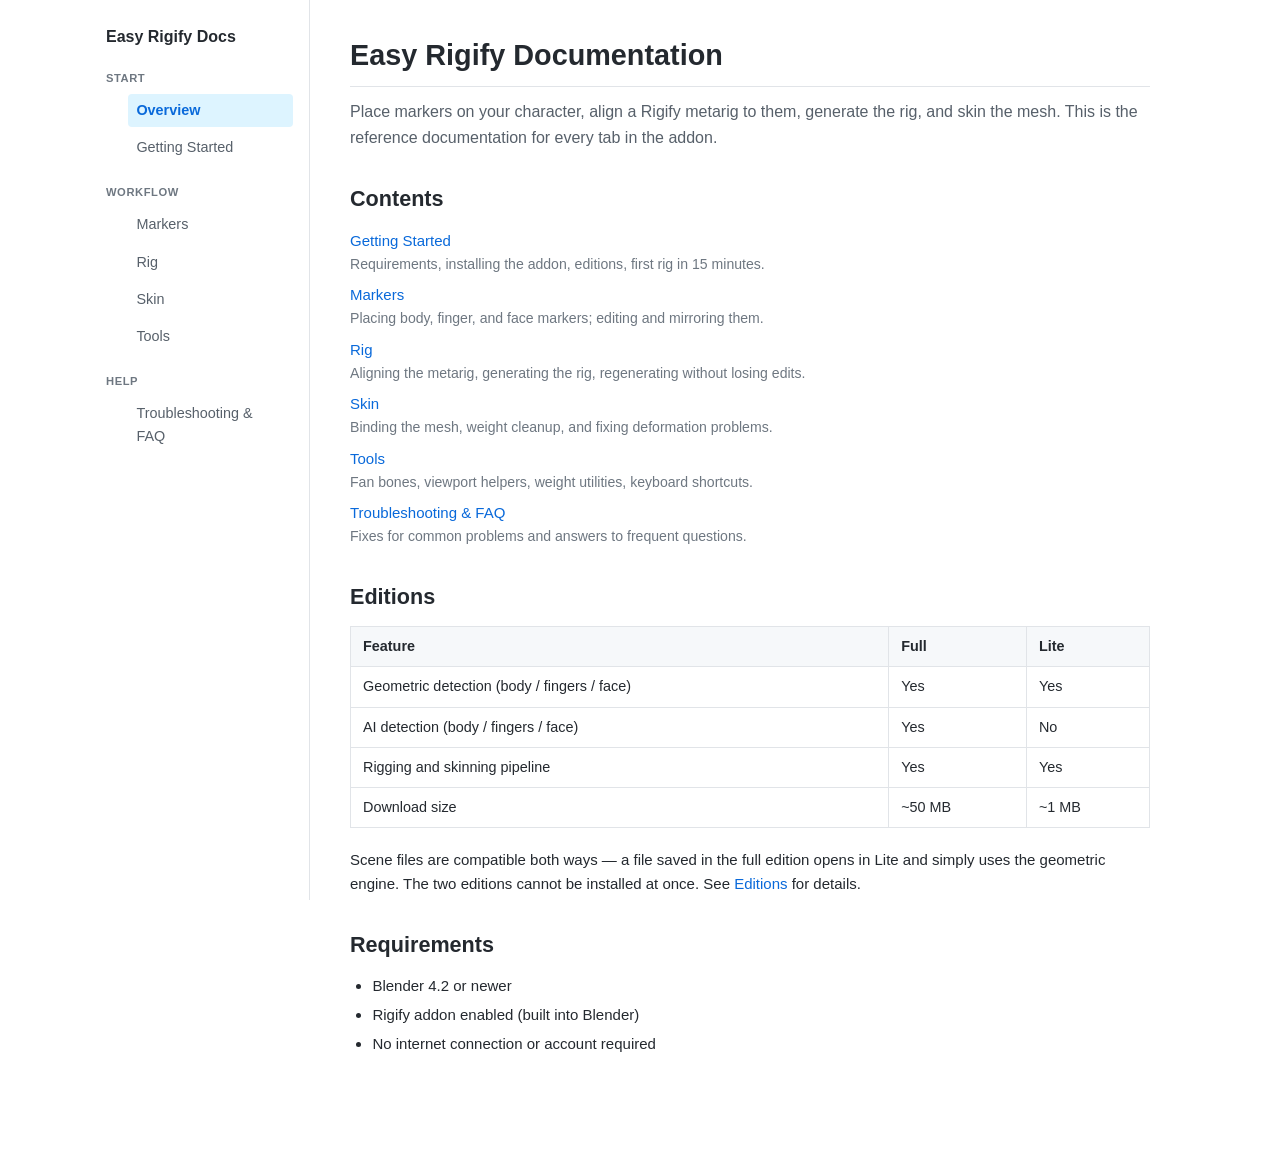
==== commit 0012b12c: "Simplify docs site to a plain reference (ARP-style), wire Help buttons to it - Replace marketing-sit" ====
--- a/docs/index.html
+++ b/docs/index.html
@@ -7,234 +7,89 @@
     <link rel="stylesheet" href="styles.css">
 </head>
 <body>
-    <nav class="navbar">
-        <div class="container">
-            <div class="logo">Easy Rigify Docs</div>
-            <ul class="nav-links">
-                <li><a href="index.html" class="active">Home</a></li>
+    <div class="layout">
+        <nav class="sidenav">
+            <a href="index.html" class="title">Easy Rigify Docs</a>
+
+            <h5>Start</h5>
+            <ul>
+                <li><a href="index.html" class="active">Overview</a></li>
                 <li><a href="getting-started.html">Getting Started</a></li>
+            </ul>
+
+            <h5>Workflow</h5>
+            <ul>
                 <li><a href="markers.html">Markers</a></li>
-                <li><a href="rigging.html">Rigging</a></li>
-                <li><a href="skinning.html">Skinning</a></li>
-                <li><a href="features.html">Features</a></li>
-                <li><a href="troubleshooting.html">FAQ</a></li>
+                <li><a href="rigging.html">Rig</a></li>
+                <li><a href="skinning.html">Skin</a></li>
+                <li><a href="features.html">Tools</a></li>
             </ul>
-        </div>
-    </nav>
 
-    <div class="container main-content">
-        <main>
-            <section class="hero-docs">
-                <h1>Easy Rigify Documentation</h1>
-                <p class="subtitle">Complete guide to auto-rigging characters in Blender</p>
+            <h5>Help</h5>
+            <ul>
+                <li><a href="troubleshooting.html">Troubleshooting &amp; FAQ</a></li>
+            </ul>
+        </nav>
+
+        <div class="content">
+            <h1>Easy Rigify Documentation</h1>
+            <p class="index-lead">Place markers on your character, align a Rigify metarig to them, generate the rig, and skin the mesh. This is the reference documentation for every tab in the addon.</p>
+
+            <section>
+                <h2>Contents</h2>
+                <ul class="toc-list">
+                    <li>
+                        <a href="getting-started.html">Getting Started</a>
+                        <div class="desc">Requirements, installing the addon, editions, first rig in 15 minutes.</div>
+                    </li>
+                    <li>
+                        <a href="markers.html">Markers</a>
+                        <div class="desc">Placing body, finger, and face markers; editing and mirroring them.</div>
+                    </li>
+                    <li>
+                        <a href="rigging.html">Rig</a>
+                        <div class="desc">Aligning the metarig, generating the rig, regenerating without losing edits.</div>
+                    </li>
+                    <li>
+                        <a href="skinning.html">Skin</a>
+                        <div class="desc">Binding the mesh, weight cleanup, and fixing deformation problems.</div>
+                    </li>
+                    <li>
+                        <a href="features.html">Tools</a>
+                        <div class="desc">Fan bones, viewport helpers, weight utilities, keyboard shortcuts.</div>
+                    </li>
+                    <li>
+                        <a href="troubleshooting.html">Troubleshooting &amp; FAQ</a>
+                        <div class="desc">Fixes for common problems and answers to frequent questions.</div>
+                    </li>
+                </ul>
             </section>
 
-            <section class="docs-intro">
-                <h2>Welcome</h2>
-                <p>Easy Rigify automates the tedious process of aligning a Rigify metarig to your character model. Instead of hand-editing dozens of bones in edit mode, you place visible markers on your character, and the addon snaps a production-ready rig into place.</p>
-
-                <div class="quick-links">
-                    <div class="link-card">
-                        <h3>📦 Installation</h3>
-                        <p>Get up and running in 5 minutes</p>
-                        <a href="getting-started.html#install">Install Now →</a>
-                    </div>
-                    <div class="link-card">
-                        <h3>⚡ Quick Start</h3>
-                        <p>Your first rig in 15 minutes</p>
-                        <a href="getting-started.html#quickstart">Quick Start →</a>
-                    </div>
-                    <div class="link-card">
-                        <h3>📖 Full Workflow</h3>
-                        <p>Step-by-step process breakdown</p>
-                        <a href="markers.html">Learn Workflow →</a>
-                    </div>
-                </div>
+            <section>
+                <h2>Editions</h2>
+                <table>
+                    <thead>
+                        <tr><th>Feature</th><th>Full</th><th>Lite</th></tr>
+                    </thead>
+                    <tbody>
+                        <tr><td>Geometric detection (body / fingers / face)</td><td>Yes</td><td>Yes</td></tr>
+                        <tr><td>AI detection (body / fingers / face)</td><td>Yes</td><td>No</td></tr>
+                        <tr><td>Rigging and skinning pipeline</td><td>Yes</td><td>Yes</td></tr>
+                        <tr><td>Download size</td><td>~50 MB</td><td>~1 MB</td></tr>
+                    </tbody>
+                </table>
+                <p>Scene files are compatible both ways — a file saved in the full edition opens in Lite and simply uses the geometric engine. The two editions cannot be installed at once. See <a href="getting-started.html#editions">Editions</a> for details.</p>
             </section>
 
-            <section class="docs-sections">
-                <h2>Documentation Sections</h2>
-
-                <div class="section-grid">
-                    <div class="section-card">
-                        <h3>Getting Started</h3>
-                        <ul>
-                            <li><a href="getting-started.html#install">Installation</a></li>
-                            <li><a href="getting-started.html#quickstart">Quick Start</a></li>
-                            <li><a href="getting-started.html#requirements">Requirements</a></li>
-                            <li><a href="getting-started.html#editions">Editions</a></li>
-                        </ul>
-                    </div>
-
-                    <div class="section-card">
-                        <h3>Workflow</h3>
-                        <ul>
-                            <li><a href="markers.html">Placing Markers</a></li>
-                            <li><a href="markers.html#body">Body Detection</a></li>
-                            <li><a href="markers.html#fingers">Finger Detection</a></li>
-                            <li><a href="markers.html#face">Face Detection</a></li>
-                        </ul>
-                    </div>
-
-                    <div class="section-card">
-                        <h3>Rigging</h3>
-                        <ul>
-                            <li><a href="rigging.html">Align & Generate</a></li>
-                            <li><a href="rigging.html#troubleshoot">Troubleshooting Alignment</a></li>
-                            <li><a href="rigging.html#regenerate">Regenerate Without Loss</a></li>
-                            <li><a href="rigging.html#bone-rolls">Understanding Bone Rolls</a></li>
-                        </ul>
-                    </div>
-
-                    <div class="section-card">
-                        <h3>Skinning</h3>
-                        <ul>
-                            <li><a href="skinning.html#binding">Automatic Binding</a></li>
-                            <li><a href="skinning.html#weights">Weight Cleanup</a></li>
-                            <li><a href="skinning.html#deformation">Fixing Deformation</a></li>
-                            <li><a href="skinning.html#tools">Weight Tools</a></li>
-                        </ul>
-                    </div>
-
-                    <div class="section-card">
-                        <h3>Features</h3>
-                        <ul>
-                            <li><a href="features.html#detection">AI Detection</a></li>
-                            <li><a href="features.html#symmetry">Live Symmetry</a></li>
-                            <li><a href="features.html#helpers">Viewport Helpers</a></li>
-                            <li><a href="features.html#tools">Utility Tools</a></li>
-                        </ul>
-                    </div>
-
-                    <div class="section-card">
-                        <h3>Support</h3>
-                        <ul>
-                            <li><a href="troubleshooting.html">FAQ</a></li>
-                            <li><a href="troubleshooting.html#common">Common Issues</a></li>
-                            <li><a href="troubleshooting.html#tips">Pro Tips</a></li>
-                            <li><a href="troubleshooting.html#contact">Contact</a></li>
-                        </ul>
-                    </div>
-                </div>
+            <section>
+                <h2>Requirements</h2>
+                <ul>
+                    <li>Blender 4.2 or newer</li>
+                    <li>Rigify addon enabled (built into Blender)</li>
+                    <li>No internet connection or account required</li>
+                </ul>
             </section>
-
-            <section class="key-features">
-                <h2>Key Features at a Glance</h2>
-                <div class="features-list">
-                    <div class="feature-item">
-                        <span class="feature-icon">🎯</span>
-                        <div>
-                            <h4>One-Click Detection</h4>
-                            <p>Auto-place body markers or use AI for complex proportions</p>
-                        </div>
-                    </div>
-                    <div class="feature-item">
-                        <span class="feature-icon">✋</span>
-                        <div>
-                            <h4>Smart Fingers</h4>
-                            <p>Place all hand/finger joints in one click or use guided 2-click workflow</p>
-                        </div>
-                    </div>
-                    <div class="feature-item">
-                        <span class="feature-icon">👁️</span>
-                        <div>
-                            <h4>Facial Markers</h4>
-                            <p>Automatic face detection or guided section-by-section placement</p>
-                        </div>
-                    </div>
-                    <div class="feature-item">
-                        <span class="feature-icon">🪞</span>
-                        <div>
-                            <h4>Live Symmetry</h4>
-                            <p>Edit one side, mirror changes in real-time across the symmetry plane</p>
-                        </div>
-                    </div>
-                    <div class="feature-item">
-                        <span class="feature-icon">⚙️</span>
-                        <div>
-                            <h4>Auto-Align & Generate</h4>
-                            <p>Snap metarig bones to markers and generate production rig</p>
-                        </div>
-                    </div>
-                    <div class="feature-item">
-                        <span class="feature-icon">🎨</span>
-                        <div>
-                            <h4>Skinning Suite</h4>
-                            <p>Auto-binding, weight cleanup, joint-bleed repair, and more</p>
-                        </div>
-                    </div>
-                </div>
-            </section>
-
-            <section class="versions">
-                <h2>Choose Your Edition</h2>
-                <div class="version-grid">
-                    <div class="version-card full">
-                        <h3>Easy Rigify</h3>
-                        <p class="badge">Full Edition</p>
-                        <ul>
-                            <li>✅ AI body detection</li>
-                            <li>✅ AI finger placement</li>
-                            <li>✅ AI facial markers</li>
-                            <li>✅ Geometric fallback</li>
-                            <li>✅ Bundled runtime</li>
-                        </ul>
-                        <p class="note">Recommended for most workflows</p>
-                    </div>
-                    <div class="version-card lite">
-                        <h3>Easy Rigify Lite</h3>
-                        <p class="badge">Lite Edition</p>
-                        <ul>
-                            <li>✅ Geometric detection</li>
-                            <li>✅ Manual placement tools</li>
-                            <li>✅ Full rigging pipeline</li>
-                            <li>✅ ~1 MB download</li>
-                            <li>❌ No AI (faster to load)</li>
-                        </ul>
-                        <p class="note">Lightweight alternative</p>
-                    </div>
-                </div>
-            </section>
-
-        </main>
-
-        <aside class="sidebar">
-            <div class="sidebar-section">
-                <h4>Quick Navigation</h4>
-                <ul>
-                    <li><a href="getting-started.html">Getting Started</a></li>
-                    <li><a href="markers.html">Placing Markers</a></li>
-                    <li><a href="rigging.html">Rigging Workflow</a></li>
-                    <li><a href="skinning.html">Skinning</a></li>
-                    <li><a href="features.html">All Features</a></li>
-                    <li><a href="troubleshooting.html">Troubleshooting</a></li>
-                </ul>
-            </div>
-
-            <div class="sidebar-section">
-                <h4>Resources</h4>
-                <ul>
-                    <li><a href="#" target="_blank">GitHub</a></li>
-                    <li><a href="#" target="_blank">Issue Tracker</a></li>
-                    <li><a href="mailto:dwayne.jnr@gmail.com">Contact</a></li>
-                </ul>
-            </div>
-
-            <div class="sidebar-section">
-                <h4>Requirements</h4>
-                <ul>
-                    <li>Blender 4.2+</li>
-                    <li>Rigify addon</li>
-                    <li>No internet needed</li>
-                </ul>
-            </div>
-        </aside>
+        </div>
     </div>
-
-    <footer>
-        <div class="container">
-            <p>&copy; 2026 Easy Rigify. Made for Blender character artists.</p>
-        </div>
-    </footer>
 </body>
 </html>
--- a/docs/styles.css
+++ b/docs/styles.css
@@ -4,76 +4,19 @@
     box-sizing: border-box;
 }
 
-html {
-    scroll-behavior: smooth;
-}
-
 body {
-    font-family: -apple-system, BlinkMacSystemFont, 'Segoe UI', Roboto, Oxygen, Ubuntu, Cantarell, sans-serif;
+    font-family: -apple-system, BlinkMacSystemFont, 'Segoe UI', Roboto, Arial, sans-serif;
+    font-size: 15px;
     line-height: 1.6;
-    color: #333;
+    color: #24292f;
     background-color: #fff;
 }
 
 @media (prefers-color-scheme: dark) {
     body {
         background-color: #0d1117;
-        color: #e6edf3;
-    }
-}
-
-/* Typography */
-h1 {
-    font-size: 2.5rem;
-    margin-bottom: 1rem;
-    color: #0969da;
-}
-
-@media (prefers-color-scheme: dark) {
-    h1 {
-        color: #58a6ff;
-    }
-}
-
-h2 {
-    font-size: 2rem;
-    margin-top: 2rem;
-    margin-bottom: 1rem;
-    color: #24292f;
-    border-bottom: 2px solid #e1e4e8;
-    padding-bottom: 0.5rem;
-}
-
-@media (prefers-color-scheme: dark) {
-    h2 {
-        color: #e6edf3;
-        border-bottom-color: #30363d;
-    }
-}
-
-h3 {
-    font-size: 1.5rem;
-    margin-top: 1.5rem;
-    margin-bottom: 0.75rem;
-    color: #24292f;
-}
-
-@media (prefers-color-scheme: dark) {
-    h3 {
-        color: #e6edf3;
-    }
-}
-
-h4 {
-    font-size: 1.125rem;
-    margin-top: 1rem;
-    margin-bottom: 0.5rem;
-    font-weight: 600;
-}
-
-p {
-    margin-bottom: 1rem;
-    line-height: 1.7;
+        color: #c9d1d9;
+    }
 }
 
 a {
@@ -82,626 +25,243 @@
 }
 
 @media (prefers-color-scheme: dark) {
-    a {
-        color: #58a6ff;
-    }
-}
-
-a:hover {
-    text-decoration: underline;
-}
+    a { color: #58a6ff; }
+}
+
+a:hover { text-decoration: underline; }
 
 code {
     background-color: #f6f8fa;
-    padding: 0.2em 0.4em;
+    padding: 0.15em 0.4em;
+    border-radius: 3px;
+    font-family: 'Consolas', 'Courier New', monospace;
+    font-size: 0.9em;
+}
+
+@media (prefers-color-scheme: dark) {
+    code { background-color: #161b22; }
+}
+
+/* ── Layout: fixed left nav + content column ── */
+
+.layout {
+    display: flex;
+    max-width: 1100px;
+    margin: 0 auto;
+}
+
+.sidenav {
+    width: 220px;
+    flex-shrink: 0;
+    padding: 24px 16px;
+    position: sticky;
+    top: 0;
+    height: 100vh;
+    overflow-y: auto;
+    border-right: 1px solid #e1e4e8;
+}
+
+@media (prefers-color-scheme: dark) {
+    .sidenav { border-right-color: #30363d; }
+}
+
+.sidenav .title {
+    font-weight: 600;
+    font-size: 1rem;
+    margin-bottom: 1.25rem;
+    display: block;
+    color: #24292f;
+}
+
+@media (prefers-color-scheme: dark) {
+    .sidenav .title { color: #c9d1d9; }
+}
+
+.sidenav h5 {
+    font-size: 0.7rem;
+    text-transform: uppercase;
+    letter-spacing: 0.05em;
+    color: #6e7781;
+    margin: 1.25rem 0 0.4rem;
+}
+
+.sidenav h5:first-of-type { margin-top: 0; }
+
+@media (prefers-color-scheme: dark) {
+    .sidenav h5 { color: #8b949e; }
+}
+
+.sidenav ul {
+    list-style: none;
+}
+
+.sidenav li a {
+    display: block;
+    padding: 0.3rem 0.5rem;
     border-radius: 4px;
-    font-family: 'Monaco', 'Courier New', monospace;
-    font-size: 0.9em;
-}
-
-@media (prefers-color-scheme: dark) {
-    code {
-        background-color: #161b22;
-        color: #d2d2d2;
-    }
+    color: #57606a;
+    font-size: 0.9rem;
+}
+
+@media (prefers-color-scheme: dark) {
+    .sidenav li a { color: #8b949e; }
+}
+
+.sidenav li a:hover {
+    background-color: #f6f8fa;
+    text-decoration: none;
+}
+
+@media (prefers-color-scheme: dark) {
+    .sidenav li a:hover { background-color: #161b22; }
+}
+
+.sidenav li a.active {
+    background-color: #ddf4ff;
+    color: #0969da;
+    font-weight: 600;
+}
+
+@media (prefers-color-scheme: dark) {
+    .sidenav li a.active {
+        background-color: #0d2a47;
+        color: #58a6ff;
+    }
+}
+
+.content {
+    flex: 1;
+    min-width: 0;
+    padding: 32px 40px 80px;
+}
+
+/* ── Typography ── */
+
+h1 {
+    font-size: 1.8rem;
+    margin-bottom: 0.75rem;
+    padding-bottom: 0.5rem;
+    border-bottom: 1px solid #e1e4e8;
+}
+
+@media (prefers-color-scheme: dark) {
+    h1 { border-bottom-color: #30363d; }
+}
+
+h2 {
+    font-size: 1.35rem;
+    margin-top: 2rem;
+    margin-bottom: 0.75rem;
+}
+
+h3 {
+    font-size: 1.1rem;
+    margin-top: 1.5rem;
+    margin-bottom: 0.5rem;
+}
+
+h4 {
+    font-size: 1rem;
+    margin-top: 1rem;
+    margin-bottom: 0.4rem;
+    font-weight: 600;
+}
+
+p { margin-bottom: 0.9rem; }
+
+.intro {
+    color: #57606a;
+    margin-bottom: 1.5rem;
+}
+
+@media (prefers-color-scheme: dark) {
+    .intro { color: #8b949e; }
 }
 
 ul, ol {
-    margin-left: 2rem;
-    margin-bottom: 1rem;
-}
-
-li {
-    margin-bottom: 0.5rem;
-}
+    margin-left: 1.4rem;
+    margin-bottom: 0.9rem;
+}
+
+li { margin-bottom: 0.3rem; }
+
+section { margin-bottom: 2rem; }
 
 table {
     width: 100%;
     border-collapse: collapse;
-    margin-bottom: 1.5rem;
-}
-
-thead {
-    background-color: #f6f8fa;
-}
-
-@media (prefers-color-scheme: dark) {
-    thead {
-        background-color: #161b22;
-    }
+    margin-bottom: 1.25rem;
+    font-size: 0.9rem;
 }
 
 th, td {
     border: 1px solid #e1e4e8;
-    padding: 0.75rem;
+    padding: 0.5rem 0.75rem;
     text-align: left;
 }
 
 @media (prefers-color-scheme: dark) {
-    th, td {
-        border-color: #30363d;
-    }
-}
-
-/* Navigation */
-.navbar {
+    th, td { border-color: #30363d; }
+}
+
+thead { background-color: #f6f8fa; }
+
+@media (prefers-color-scheme: dark) {
+    thead { background-color: #161b22; }
+}
+
+/* ── Notes ── */
+
+.note {
+    padding: 0.75rem 1rem;
+    border-left: 3px solid #d0d7de;
     background-color: #f6f8fa;
-    border-bottom: 1px solid #e1e4e8;
-    position: sticky;
-    top: 0;
-    z-index: 100;
-    box-shadow: 0 1px 3px rgba(0, 0, 0, 0.05);
-}
-
-@media (prefers-color-scheme: dark) {
-    .navbar {
+    margin: 1rem 0;
+    font-size: 0.92rem;
+}
+
+@media (prefers-color-scheme: dark) {
+    .note {
         background-color: #161b22;
-        border-bottom-color: #30363d;
-    }
-}
-
-.navbar .container {
-    display: flex;
-    justify-content: space-between;
-    align-items: center;
-    padding: 1rem 20px;
-}
-
-.logo {
-    font-size: 1.25rem;
-    font-weight: 700;
-    color: #0969da;
-}
-
-@media (prefers-color-scheme: dark) {
-    .logo {
-        color: #58a6ff;
-    }
-}
-
-.nav-links {
-    display: flex;
-    list-style: none;
-    gap: 0.5rem;
-    flex-wrap: wrap;
-}
-
-.nav-links a {
-    padding: 0.5rem 1rem;
-    display: inline-block;
-    border-radius: 4px;
-    transition: all 0.2s;
-    color: #57606a;
-}
-
-@media (prefers-color-scheme: dark) {
-    .nav-links a {
-        color: #8b949e;
-    }
-}
-
-.nav-links a:hover,
-.nav-links a.active {
-    background-color: #0969da;
-    color: white;
-}
-
-@media (prefers-color-scheme: dark) {
-    .nav-links a:hover,
-    .nav-links a.active {
-        background-color: #58a6ff;
-        color: #0d1117;
-    }
-}
-
-/* Container */
-.container {
-    max-width: 1400px;
-    margin: 0 auto;
-    padding: 0 20px;
-}
-
-/* Main Content Layout */
-.main-content {
-    display: grid;
-    grid-template-columns: 1fr 250px;
-    gap: 2rem;
-    padding: 2rem 20px;
-    max-width: 1400px;
-    margin: 0 auto;
-}
-
-@media (max-width: 1024px) {
-    .main-content {
-        grid-template-columns: 1fr;
-    }
-
-    .sidebar {
-        display: none;
-    }
-}
-
-/* Main Content */
-main {
-    min-height: 60vh;
-}
-
-.page-intro {
-    font-size: 1.125rem;
-    color: #57606a;
-    margin-bottom: 2rem;
-    font-style: italic;
-}
-
-@media (prefers-color-scheme: dark) {
-    .page-intro {
-        color: #8b949e;
-    }
-}
-
-section {
-    margin-bottom: 3rem;
-}
-
-/* Hero Docs */
-.hero-docs {
-    text-align: center;
-    padding: 2rem 0;
-    border-bottom: 2px solid #e1e4e8;
-    margin-bottom: 3rem;
-}
-
-@media (prefers-color-scheme: dark) {
-    .hero-docs {
-        border-bottom-color: #30363d;
-    }
-}
-
-.hero-docs h1 {
-    margin-bottom: 0.5rem;
-}
-
-.hero-docs .subtitle {
-    font-size: 1.25rem;
-    color: #57606a;
-}
-
-@media (prefers-color-scheme: dark) {
-    .hero-docs .subtitle {
-        color: #8b949e;
-    }
-}
-
-/* Quick Links */
-.quick-links {
-    display: grid;
-    grid-template-columns: repeat(auto-fit, minmax(250px, 1fr));
-    gap: 1.5rem;
-    margin: 2rem 0;
-}
-
-.link-card {
-    background-color: #f6f8fa;
-    padding: 1.5rem;
-    border-radius: 8px;
-    border-left: 4px solid #0969da;
-    transition: transform 0.2s, box-shadow 0.2s;
-}
-
-@media (prefers-color-scheme: dark) {
-    .link-card {
-        background-color: #161b22;
-        border-left-color: #58a6ff;
-    }
-}
-
-.link-card:hover {
-    transform: translateY(-2px);
-    box-shadow: 0 4px 12px rgba(0, 0, 0, 0.1);
-}
-
-@media (prefers-color-scheme: dark) {
-    .link-card:hover {
-        box-shadow: 0 4px 12px rgba(88, 166, 255, 0.1);
-    }
-}
-
-.link-card h3 {
-    margin-top: 0;
-    font-size: 1.125rem;
-}
-
-.link-card p {
-    color: #57606a;
-    font-size: 0.9rem;
-    margin-bottom: 1rem;
-}
-
-@media (prefers-color-scheme: dark) {
-    .link-card p {
-        color: #8b949e;
-    }
-}
-
-/* Section Grid */
-.section-grid {
-    display: grid;
-    grid-template-columns: repeat(auto-fit, minmax(250px, 1fr));
-    gap: 1.5rem;
-    margin: 2rem 0;
-}
-
-.section-card {
-    background-color: #f6f8fa;
-    padding: 1.5rem;
-    border-radius: 8px;
-    border: 1px solid #e1e4e8;
-}
-
-@media (prefers-color-scheme: dark) {
-    .section-card {
-        background-color: #161b22;
-        border-color: #30363d;
-    }
-}
-
-.section-card h3 {
-    margin-top: 0;
-    color: #0969da;
-    font-size: 1.125rem;
-}
-
-@media (prefers-color-scheme: dark) {
-    .section-card h3 {
-        color: #58a6ff;
-    }
-}
-
-.section-card ul {
-    margin-left: 0;
-    list-style: none;
-}
-
-.section-card li {
-    margin-bottom: 0.5rem;
-}
-
-.section-card li:before {
-    content: "→ ";
-    color: #0969da;
-    font-weight: bold;
-}
-
-@media (prefers-color-scheme: dark) {
-    .section-card li:before {
-        color: #58a6ff;
-    }
-}
-
-/* Key Features */
-.key-features {
-    background-color: #f6f8fa;
-    padding: 2rem;
-    border-radius: 8px;
-    margin: 2rem 0;
-}
-
-@media (prefers-color-scheme: dark) {
-    .key-features {
-        background-color: #161b22;
-    }
-}
-
-.features-list {
-    display: grid;
-    grid-template-columns: repeat(auto-fit, minmax(300px, 1fr));
-    gap: 1.5rem;
-    margin-top: 1.5rem;
-}
-
-.feature-item {
-    display: flex;
-    gap: 1rem;
-}
-
-.feature-icon {
-    font-size: 1.75rem;
-    flex-shrink: 0;
-}
-
-.feature-item h4 {
-    margin-top: 0;
-}
-
-/* Versions */
-.version-grid {
-    display: grid;
-    grid-template-columns: repeat(auto-fit, minmax(300px, 1fr));
-    gap: 1.5rem;
-    margin: 2rem 0;
-}
-
-.version-card {
-    border: 2px solid #e1e4e8;
-    border-radius: 8px;
-    padding: 2rem;
-    text-align: center;
-}
-
-@media (prefers-color-scheme: dark) {
-    .version-card {
-        border-color: #30363d;
-    }
-}
-
-.version-card h3 {
-    margin-top: 0;
-    font-size: 1.5rem;
-}
-
-.version-card .badge {
-    display: inline-block;
-    padding: 0.25rem 0.75rem;
-    border-radius: 20px;
-    font-size: 0.875rem;
-    font-weight: 600;
-    margin-bottom: 1rem;
-}
-
-.version-card.full .badge {
-    background-color: #dafbe1;
-    color: #033a16;
-}
-
-@media (prefers-color-scheme: dark) {
-    .version-card.full .badge {
-        background-color: #1a3a1a;
-        color: #85e89d;
-    }
-}
-
-.version-card.lite .badge {
-    background-color: #fff8c5;
-    color: #33210e;
-}
-
-@media (prefers-color-scheme: dark) {
-    .version-card.lite .badge {
-        background-color: #3a2f1a;
-        color: #d29922;
-    }
-}
-
-.version-card ul {
-    list-style: none;
-    margin-left: 0;
-    text-align: left;
-}
-
-.version-card li {
-    padding: 0.5rem 0;
-}
-
-.version-card .note {
-    color: #57606a;
-    font-size: 0.875rem;
-    margin-top: 1rem;
-}
-
-@media (prefers-color-scheme: dark) {
-    .version-card .note {
-        color: #8b949e;
-    }
-}
-
-/* Edition Comparison */
-.edition-comparison {
-    overflow-x: auto;
-    margin: 1.5rem 0;
-}
-
-/* Info & Alert Boxes */
-.info-box, .warning-box, .success-box {
-    padding: 1rem;
-    border-radius: 6px;
-    margin: 1.5rem 0;
-    border-left: 4px solid;
-}
-
-.info-box {
-    background-color: #f0f6fc;
-    border-left-color: #0969da;
-    color: #24292f;
-}
-
-@media (prefers-color-scheme: dark) {
-    .info-box {
-        background-color: #0d2a47;
-        border-left-color: #58a6ff;
-        color: #e6edf3;
-    }
-}
-
-.warning-box {
-    background-color: #fff8c5;
-    border-left-color: #d29922;
-    color: #24292f;
-}
-
-@media (prefers-color-scheme: dark) {
-    .warning-box {
-        background-color: #3a2f1a;
-        border-left-color: #d29922;
-        color: #e6edf3;
-    }
-}
-
-.success-box {
-    background-color: #dafbe1;
-    border-left-color: #1a7f37;
-    color: #24292f;
-}
-
-@media (prefers-color-scheme: dark) {
-    .success-box {
-        background-color: #1a3a1a;
-        border-left-color: #85e89d;
-        color: #e6edf3;
-    }
-}
-
-.info-box strong, .warning-box strong, .success-box strong {
-    display: block;
-    margin-bottom: 0.5rem;
-}
-
-/* FAQ */
-.faq-item {
-    background-color: #f6f8fa;
-    padding: 1.5rem;
-    border-radius: 8px;
-    margin-bottom: 1rem;
-    border-left: 4px solid #0969da;
-}
-
-@media (prefers-color-scheme: dark) {
-    .faq-item {
-        background-color: #161b22;
-        border-left-color: #58a6ff;
-    }
-}
-
-.faq-item h3 {
-    margin-top: 0;
-    font-size: 1.125rem;
-}
-
-.faq-item p {
-    margin-bottom: 0.5rem;
-}
-
-/* Sidebar */
-.sidebar {
-    position: sticky;
-    top: 80px;
-    height: fit-content;
-}
-
-.sidebar-section {
-    background-color: #f6f8fa;
-    padding: 1.5rem;
-    border-radius: 8px;
-    margin-bottom: 1.5rem;
-    border: 1px solid #e1e4e8;
-}
-
-@media (prefers-color-scheme: dark) {
-    .sidebar-section {
-        background-color: #161b22;
-        border-color: #30363d;
-    }
-}
-
-.sidebar-section h4 {
-    margin-top: 0;
-    color: #0969da;
-    font-size: 0.95rem;
-}
-
-@media (prefers-color-scheme: dark) {
-    .sidebar-section h4 {
-        color: #58a6ff;
-    }
-}
-
-.sidebar-section ul {
-    list-style: none;
-    margin-left: 0;
-}
-
-.sidebar-section li {
-    margin-bottom: 0.5rem;
-}
-
-.sidebar-section a {
-    font-size: 0.9rem;
-    display: block;
-    padding: 0.25rem 0;
-}
-
-/* Footer */
-footer {
-    background-color: #f6f8fa;
-    border-top: 1px solid #e1e4e8;
-    padding: 2rem 0;
-    text-align: center;
-    color: #57606a;
-    margin-top: 4rem;
-}
-
-@media (prefers-color-scheme: dark) {
-    footer {
-        background-color: #161b22;
-        border-top-color: #30363d;
-        color: #8b949e;
-    }
-}
-
-/* Responsive */
-@media (max-width: 768px) {
-    h1 {
-        font-size: 1.75rem;
-    }
-
-    h2 {
-        font-size: 1.35rem;
-    }
-
-    .nav-links {
-        gap: 0.25rem;
-    }
-
-    .nav-links a {
-        padding: 0.4rem 0.7rem;
-        font-size: 0.9rem;
-    }
-
-    .quick-links,
-    .section-grid,
-    .features-list,
-    .version-grid {
-        grid-template-columns: 1fr;
-    }
-}
-
-/* Print */
-@media print {
-    .navbar, footer, .sidebar {
-        display: none;
-    }
-
-    .main-content {
-        display: block;
-        padding: 0;
-    }
-}
+        border-left-color: #30363d;
+    }
+}
+
+.note.warn { border-left-color: #d29922; }
+.note.done { border-left-color: #1a7f37; }
+
+/* ── FAQ ── */
+
+.qa { margin-bottom: 1.25rem; }
+.qa h3 { margin-top: 0; margin-bottom: 0.3rem; font-size: 1rem; }
+.qa p { margin-bottom: 0.4rem; }
+
+/* ── Index page ── */
+
+.index-lead { font-size: 1rem; color: #57606a; margin-bottom: 2rem; }
+
+@media (prefers-color-scheme: dark) {
+    .index-lead { color: #8b949e; }
+}
+
+.toc-list { list-style: none; margin-left: 0; }
+.toc-list li { margin-bottom: 0.5rem; }
+.toc-list .desc { color: #6e7781; font-size: 0.88rem; }
+
+@media (prefers-color-scheme: dark) {
+    .toc-list .desc { color: #8b949e; }
+}
+
+/* ── Responsive ── */
+
+@media (max-width: 800px) {
+    .layout { flex-direction: column; }
+    .sidenav {
+        width: 100%;
+        height: auto;
+        position: static;
+        border-right: none;
+        border-bottom: 1px solid #e1e4e8;
+    }
+    .content { padding: 24px 20px; }
+}
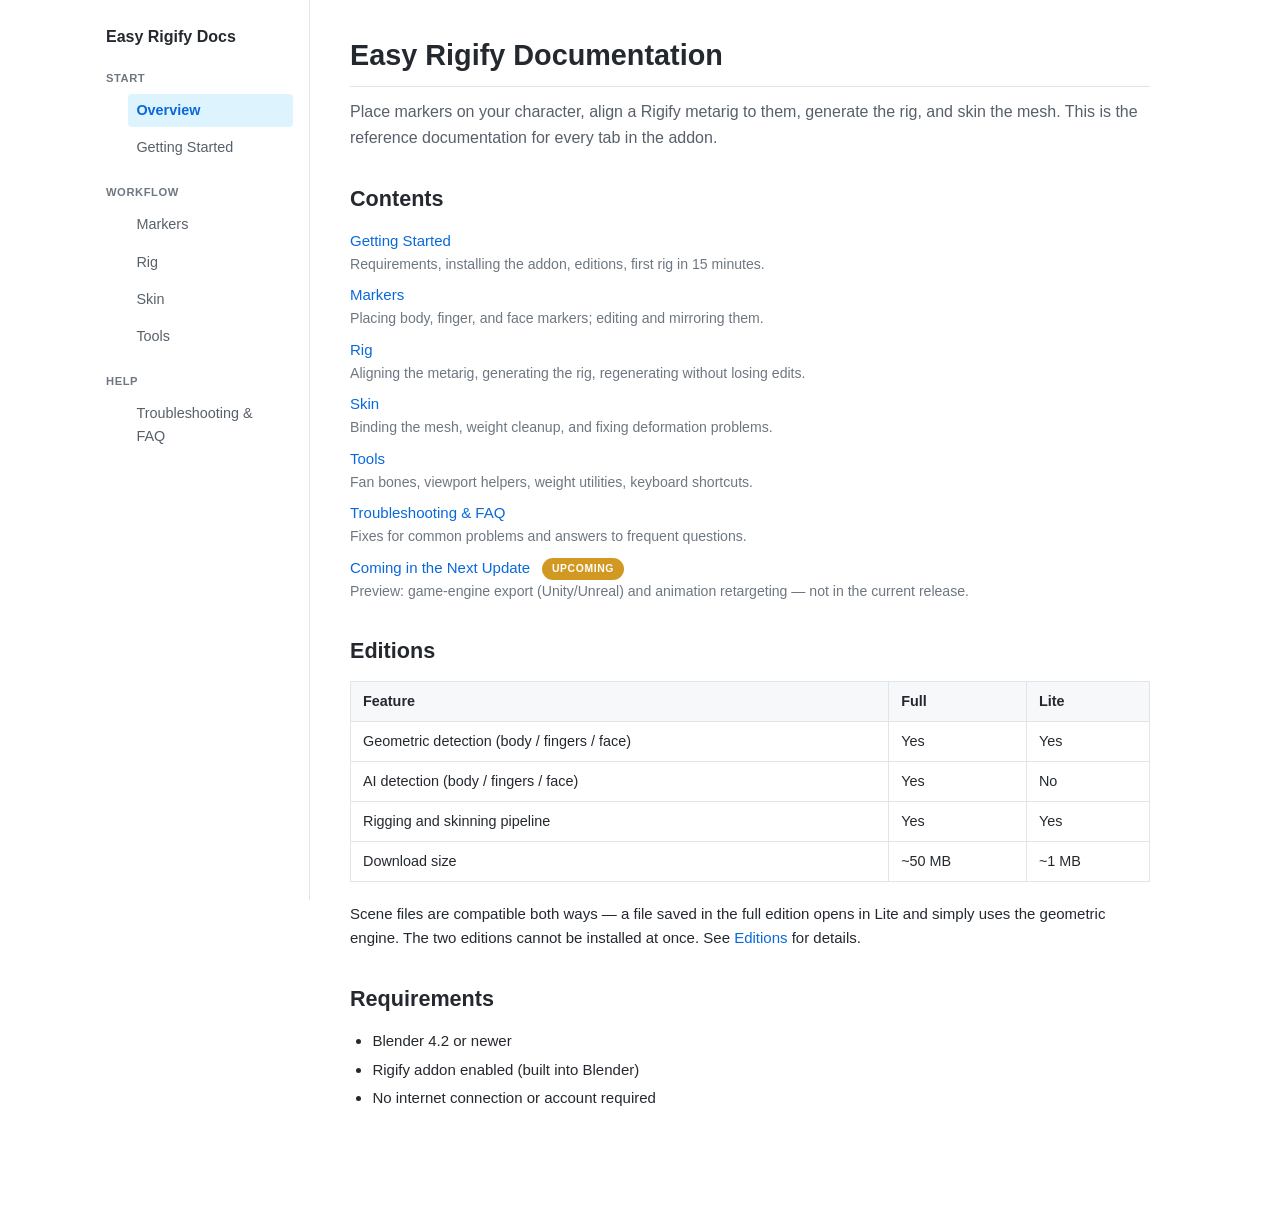
==== commit e669f244: "docs: preview the game-export and retargeting features as an upcoming update New clearly-badged 'Com" ====
--- a/docs/index.html
+++ b/docs/index.html
@@ -62,6 +62,10 @@
                         <a href="troubleshooting.html">Troubleshooting &amp; FAQ</a>
                         <div class="desc">Fixes for common problems and answers to frequent questions.</div>
                     </li>
+                    <li>
+                        <a href="features.html#upcoming">Coming in the Next Update</a> <span class="badge-soon">UPCOMING</span>
+                        <div class="desc">Preview: game-engine export (Unity/Unreal) and animation retargeting — not in the current release.</div>
+                    </li>
                 </ul>
             </section>
 
--- a/docs/styles.css
+++ b/docs/styles.css
@@ -169,6 +169,18 @@
 
 p { margin-bottom: 0.9rem; }
 
+img {
+    max-width: 100%;
+    border-radius: 6px;
+    border: 1px solid #e1e4e8;
+    margin: 0.75rem 0 1.25rem;
+    display: block;
+}
+
+@media (prefers-color-scheme: dark) {
+    img { border-color: #30363d; }
+}
+
 .intro {
     color: #57606a;
     margin-bottom: 1.5rem;
@@ -250,6 +262,46 @@
 
 @media (prefers-color-scheme: dark) {
     .toc-list .desc { color: #8b949e; }
+}
+
+/* ── Upcoming-features preview ── */
+
+.upcoming {
+    margin-top: 2.5rem;
+    padding: 1.25rem 1.5rem;
+    border: 1px dashed #d29922;
+    border-radius: 8px;
+    background-color: #fffbeb;
+}
+
+@media (prefers-color-scheme: dark) {
+    .upcoming {
+        background-color: #2a2410;
+        border-color: #9e6a03;
+    }
+}
+
+.upcoming h2 {
+    margin-top: 0;
+}
+
+.badge-soon {
+    display: inline-block;
+    vertical-align: middle;
+    margin-left: 0.5rem;
+    padding: 0.15rem 0.6rem;
+    border-radius: 20px;
+    font-size: 0.65rem;
+    font-weight: 700;
+    letter-spacing: 0.06em;
+    background-color: #d29922;
+    color: #fff;
+}
+
+@media (prefers-color-scheme: dark) {
+    .badge-soon {
+        background-color: #9e6a03;
+    }
 }
 
 /* ── Responsive ── */
